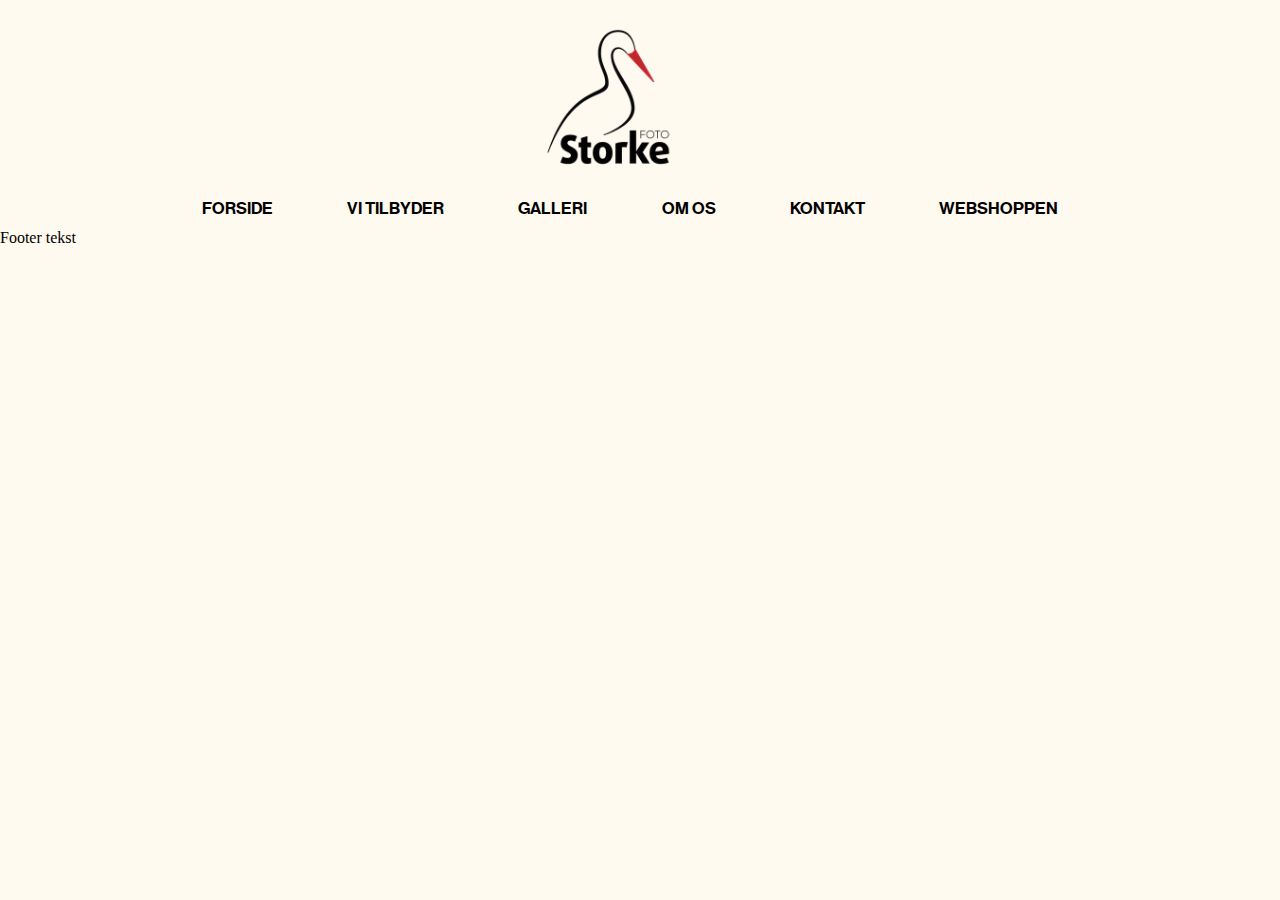
==== bornehave.html @ 1f47d5c3 "JS_burger" ====
<!DOCTYPE html>
<html lang="da">
  <head>
    <meta charset="UTF-8" />
    <meta name="viewport" content="width=device-width, initial-scale=1.0" />
    <link rel="stylesheet" href="css/general.css" />
    <link rel="stylesheet" href="css/bornehave.css" />

    <title>Børnehave-fotograf</title>
  </head>
  <body>
    <!-- Header -->
    <!-- <div class="top"> -->
    <div class="logo">
      <a href="index.html" class="a_logo">
        <img src="img/logo_.webp" alt="logo" class="img_logo" />
      </a>
    </div>
    <header>
      <nav class="menu">
        <ul>
          <li><a href="index.html">FORSIDE</a></li>
          <li>
            <a href="#">VI TILBYDER</a>
            <ul class="dropdown">
              <li><a href="bornehave.html">BØRNEHAVE OG VUGGESTUE FOTOS</a></li>
              <li><a href="skole.html">SKOLEFOTOS</a></li>
              <li><a href="erhverv.html">ERHVERVSFOTOS</a></li>
              <li><a href="familieportrat.html">FAMILIEPORTRÆTTER</a></li>
            </ul>
          </li>
          <li><a href="galleri.html">GALLERI</a></li>
          <li><a href="profil.html">OM OS</a></li>
          <li><a href="kontakt.html">KONTAKT</a></li>
          <li><a href="webshop.html">WEBSHOPPEN</a></li>
        </ul>
        <div class="burger">
          <div class="line"></div>
          <div class="line"></div>
          <div class="line"></div>
        </div>
      </nav>
    </header>

    <main></main>
    <!-- Footer -->
    <footer class="footer">
      <p>Footer tekst</p>
    </footer>
    <script src="js/burger.js"></script>
  </body>
</html>
---- css/general.css ----
* {
  margin: 0px;
  padding: 0px;
  box-sizing: border-box;
}

img {
  width: 100%;
  height: auto;
  display: block;
}

/* html variabler */
html {
  --primary_beige: #fffaef;
  --grøn: #315353;
  --brun: #6f5050;
  --rød: #8d3232;

  --space_xs: ;
  --space_s: ;
  --space_m: ;
  --space_l: ;
  --space_xl: ;
}

/* body og main */
body {
  background-color: var(--primary_beige);
}

main {
  max-width: 1300px;
  margin: 0 auto;
  background-color: var(--primary_beige);
}

/* bold */
@font-face {
  font-family: "neue_haas_grotesk_display75Bd";
  src: url(../fonte/neue/neuehaasdisplay-bold-webfont.woff2) format("woff2"), url(../fonte/neue/neuehaasdisplay-bold-webfont.woff) format("woff");
  font-weight: normal;
  font-style: normal;
}

/* light  */

@font-face {
  font-family: "neue_haas_grotesk_display45Lt";
  src: url(../fonte/neue/neuehaasdisplay-light-webfont.woff2) format("woff2"), url(../fonte/neue/neuehaasdisplay-light-webfont.woff) format("woff");
  font-weight: normal;
  font-style: normal;
}

/* medium */

@font-face {
  font-family: "neue_haas_grotesk_display65Md";
  src: url(../fonte/neue/neuehaasdisplay-mediu-webfont.woff2) format("woff2"), url(../fonte/neue/neuehaasdisplay-mediu-webfont.woff) format("woff");
  font-weight: normal;
  font-style: normal;
}

/* thin */

@font-face {
  font-family: "neue_haas_grotesk_display35Th";
  src: url(../fonte/neue/neuehaasdisplay-thin-webfont.woff2) format("woff2"), url(../fonte/neue/neuehaasdisplay-thin-webfont.woff) format("woff");
  font-weight: normal;
  font-style: normal;
}

/* black */

@font-face {
  font-family: "neue_haas_grotesk_displa95Blk";
  src: url(../fonte/neue/neuehaasdisplay-black-webfont.woff2) format("woff2"), url(../fonte/neue/neuehaasdisplay-black-webfont.woff) format("woff");
  font-weight: normal;
  font-style: normal;
}

/* knapper */
.button {
  background-color: transparent;
  display: flex;
  width: fit-content;
  padding: 7px 9px 7px 9px;
  border-radius: 25px;
  border: 1px solid var(--grøn);
  align-items: center;
  margin: 0 auto;
  margin-bottom: 3rem;
  font-family: "neue_haas_grotesk_display45Lt";
  font-size: 16px;
}

.button a {
  display: flex;
  text-decoration: none;
  align-items: center;
  color: var(--grøn);
  margin: 0 auto;
}

/* Burger menu */
.menu {
  display: none;
}
.burger {
  display: block;
  margin: 1em;
}
.burger.active .line:nth-child(1) {
  transform: rotate(45deg) translate(5px, 5px);
  transition: 0.2s linear;
}

.burger.active .line:nth-child(2) {
  opacity: 0;
  transition: 0.15s linear;
}

.burger.active .line:nth-child(3) {
  transform: rotate(-45deg) translate(5px, -5px);
  transition: 0.2s linear;
}

nav.active .menu {
  display: block;
  background-color: var(--primary_beige);
  position: absolute;
  top: 94px;
  left: 0;
  width: 100%;
  z-index: 1;
}

nav.active .menu li {
  margin: 5px 20px;
}

nav.active .menu a {
  font-size: 18px;
  color: var(--grøn);
}

@media (min-width: 800px) {
  /* header og nav */

  header {
    display: flex;
    max-width: 1000px;
    margin: 0 auto;
    position: sticky;
    top: 0;
    z-index: 10;
    align-items: center;
    justify-content: space-evenly;
    background-color: var(--primary_beige);
    border-radius: 35px;
  }

  .menu {
    display: flex;
    list-style: none;
    font-size: 17px;
    margin: 0;
    padding: 0;
  }

  .menu a {
    display: block;
    padding: 10px 25px;
    color: rgb(0, 0, 0);
    font-family: "neue_haas_grotesk_display65Md";
    text-decoration: none;
    transition: color 0.3s;
    text-align: center;
  }

  .menu a:hover {
    transform: scale(1.03);
  }

  ul {
    list-style: none;
    background-color: var(--primary_beige);
  }
  ul li {
    display: inline-block;
    position: relative;
    margin-right: 20px;
  }

  ul li a {
    display: block;
    color: black;
    text-decoration: none;
    text-align: start;
    font-size: 17px;
  }

  ul li ul.dropdown li {
    display: block;
  }

  ul li ul.dropdown li a {
    font-size: 14px;
    text-align: start;
  }

  ul li ul.dropdown {
    width: 200px;
    background-color: #fcf5e6;
    position: absolute;
    z-index: 999;
    display: none;
    padding: 0;
    margin: 0;
  }

  ul li:hover ul.dropdown {
    display: block;
  }

  .burger {
    width: 30px;
    height: 20px;
    cursor: pointer;
  }
  .burger .line {
    width: 100%;
    height: 2px;
    background-color: #333333;
    margin-bottom: 5px;
    transition: 0.2s linear;
  }

  .burger {
    display: none;
  }

  .logo {
    display: flex;
    justify-content: center;
    align-items: center;
    padding: 10px 0;
    margin-top: 1rem;
  }

  .img_logo {
    width: 250px;
    height: auto;
  }
}
---- css/bornehave.css ----
* {
  margin: 0px;
  padding: 0px;
  box-sizing: border-box;
}

img {
  width: 100%;
  height: auto;
  display: block;
}

html {
  --primary_beige: #fffaef;
  --grøn: #315353;
  --brun: #6f5050;
  --rød: #8d3232;

  --space_xs: ;
  --space_s: ;
  --space_m: ;
  --space_l: ;
  --space_xl: ;
}
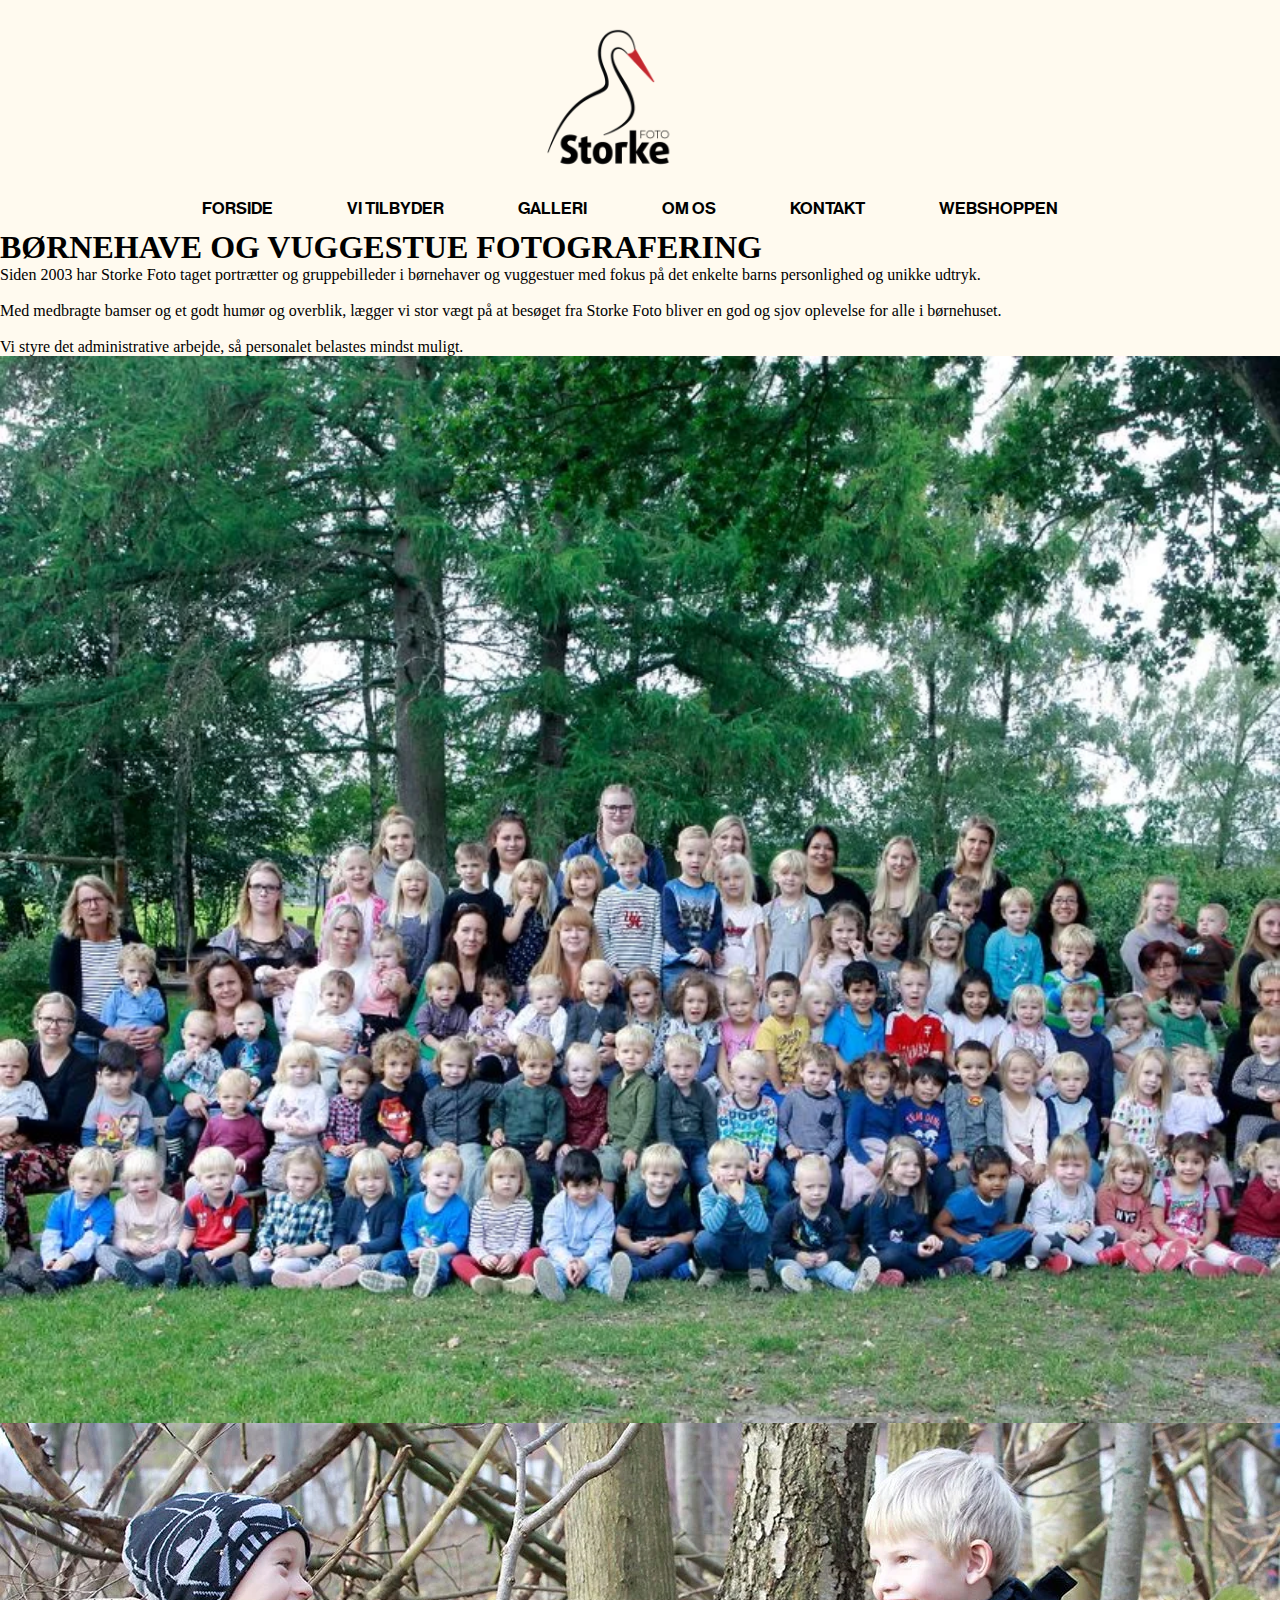
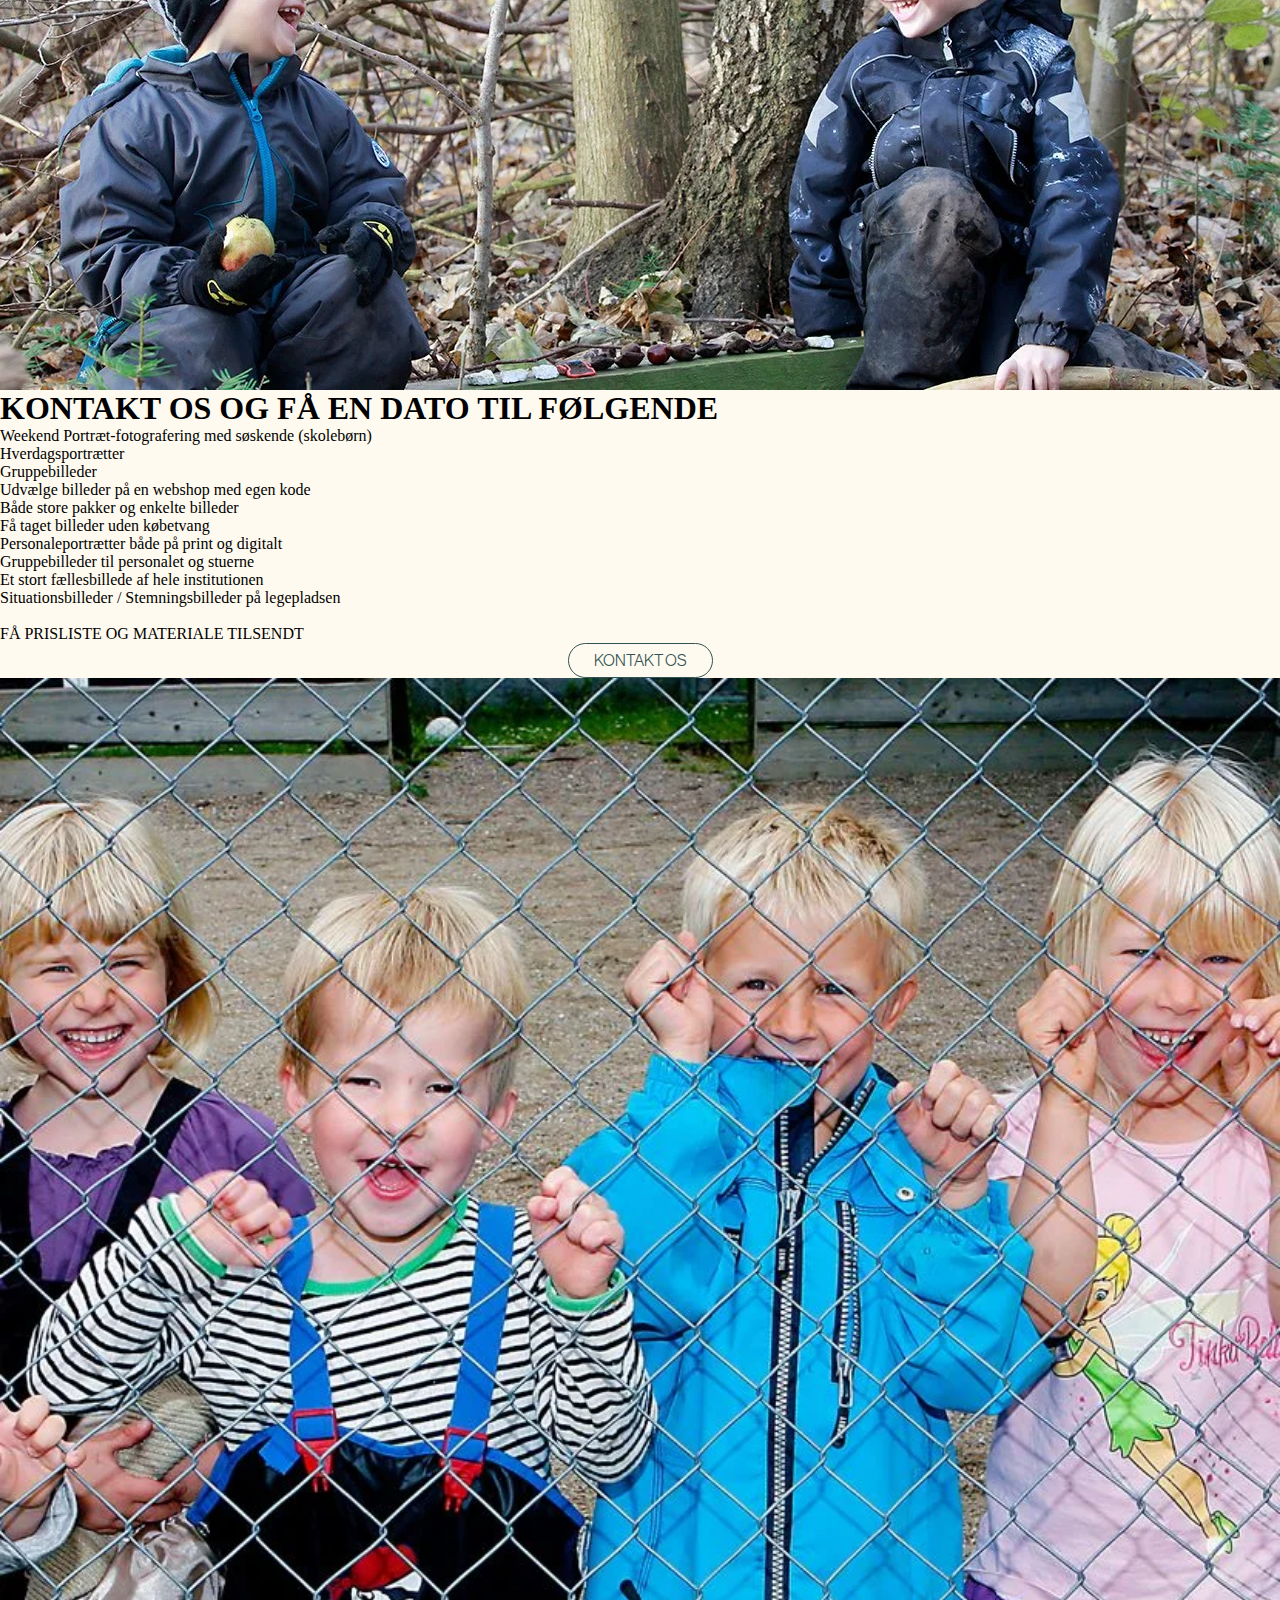
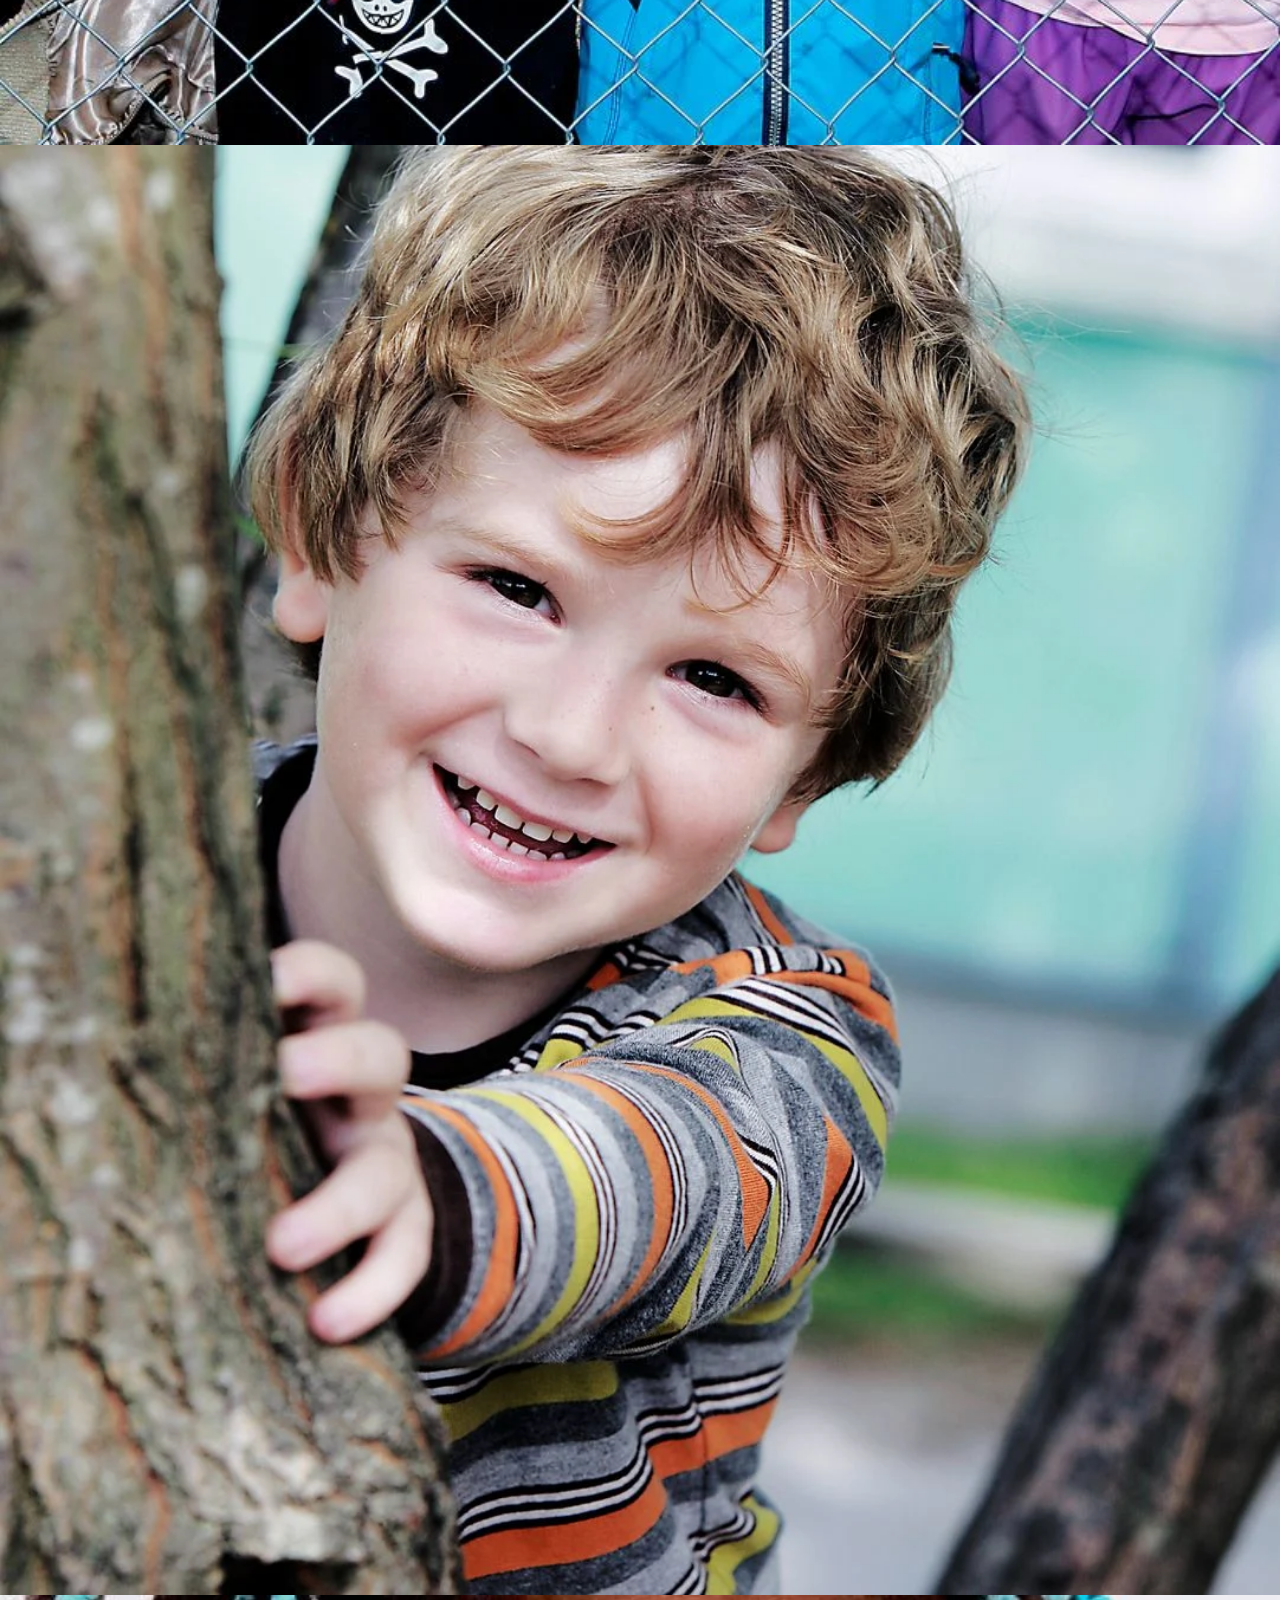
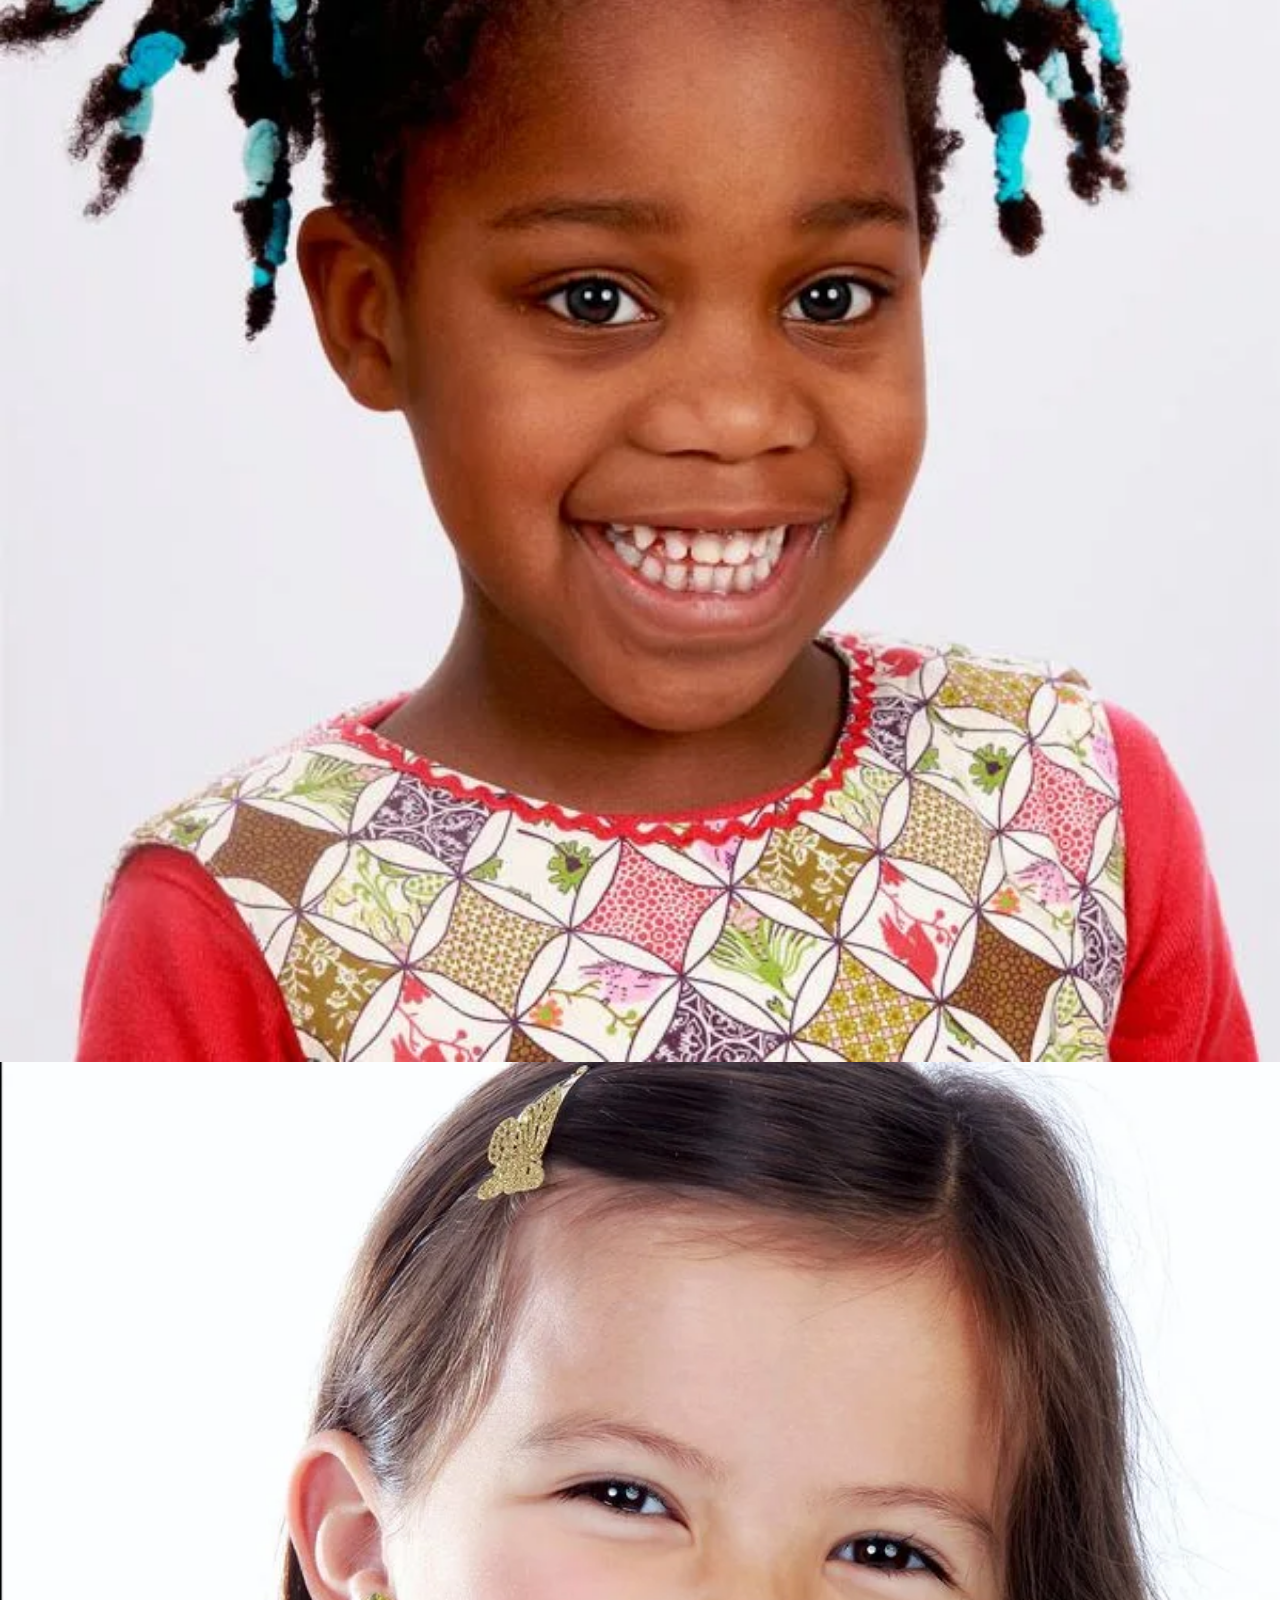
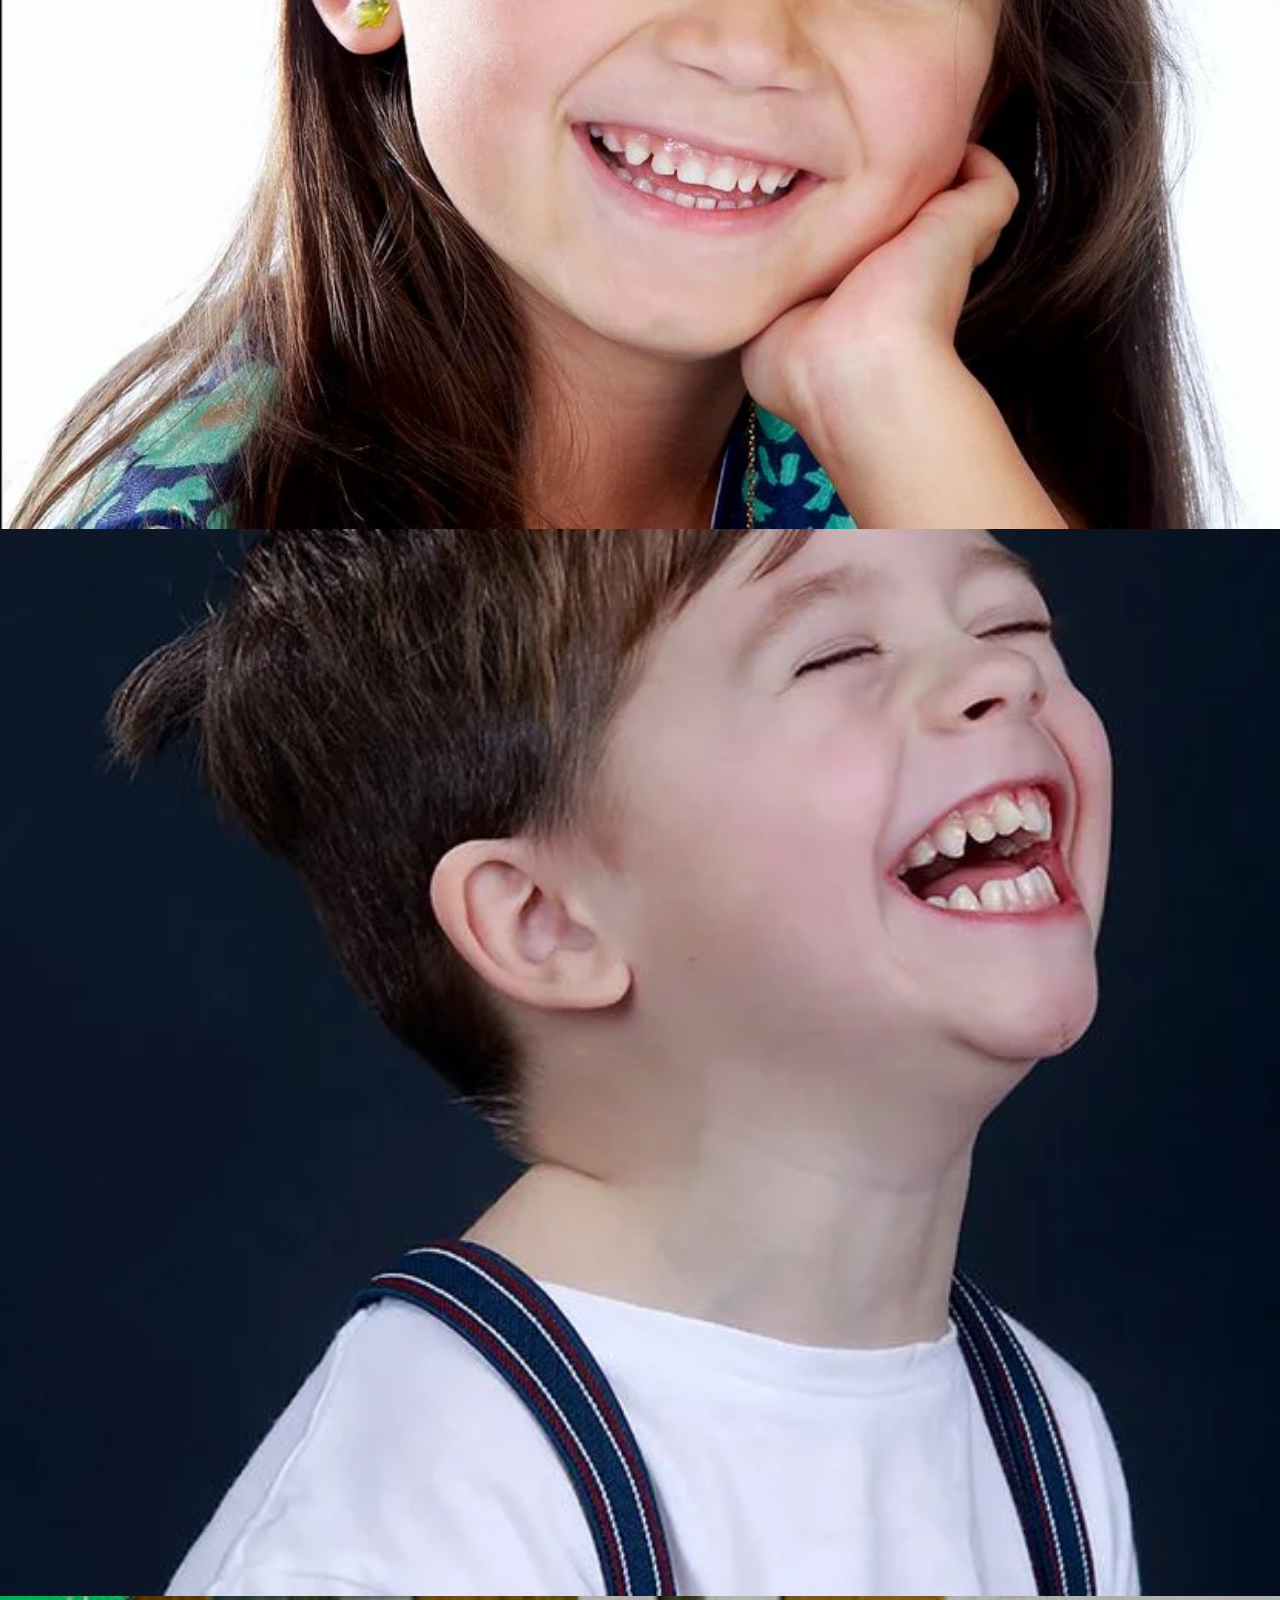
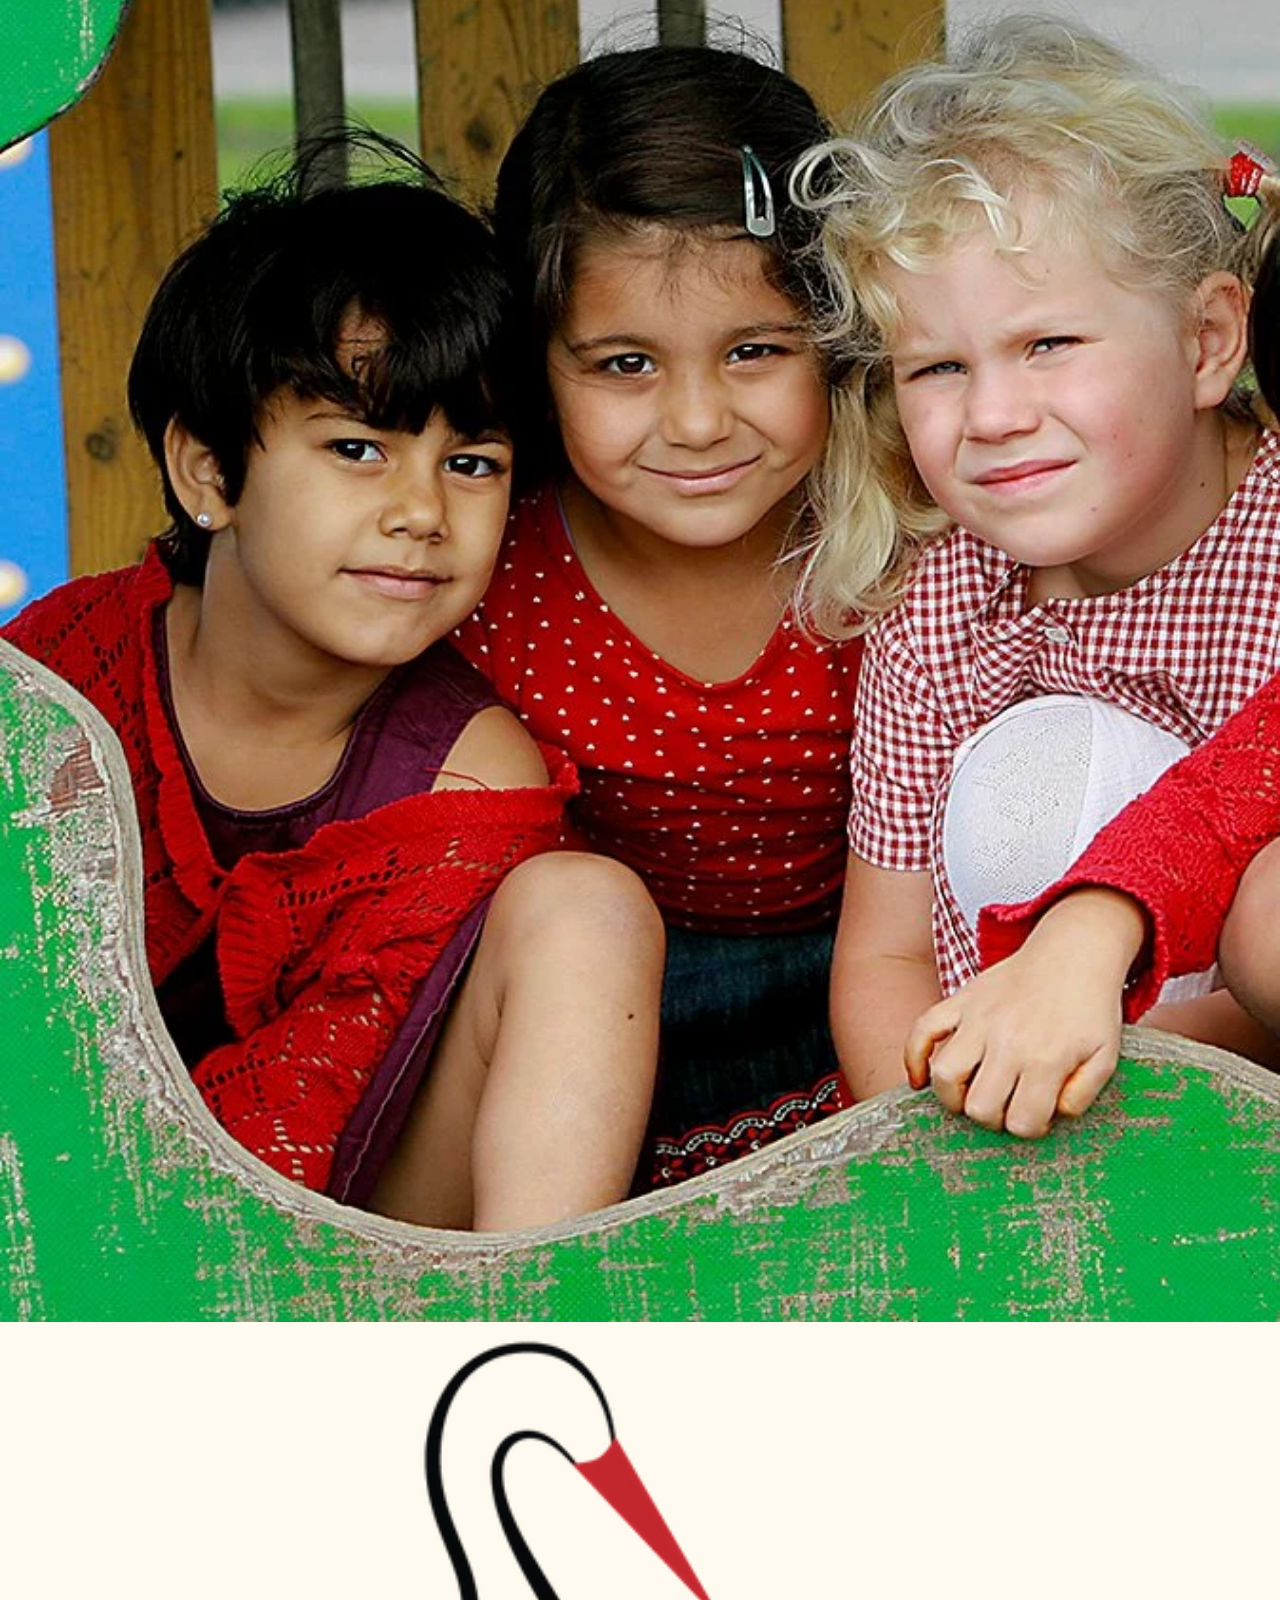
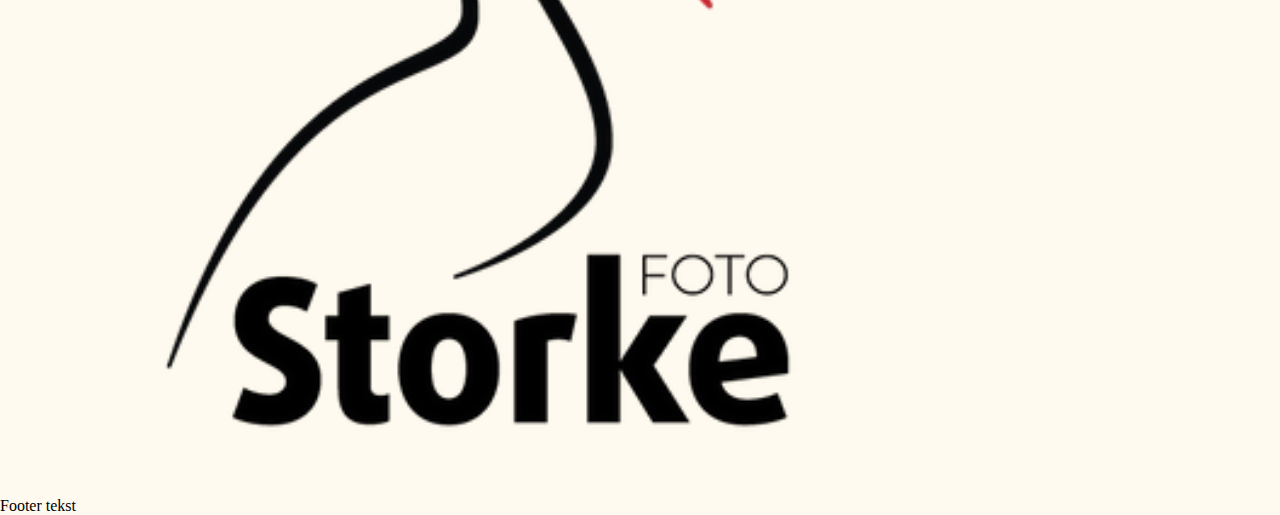
==== commit 3d159bd9: "børnehave_side" ====
--- a/bornehave.html
+++ b/bornehave.html
@@ -42,7 +42,60 @@
       </nav>
     </header>
 
-    <main></main>
+    <main>
+      <div class="grid_1-1">
+        <div class="div_BVF">
+          <h1>BØRNEHAVE OG VUGGESTUE FOTOGRAFERING</h1>
+          <p>
+            Siden 2003 har Storke Foto taget portrætter og gruppebilleder i børnehaver og vuggestuer med fokus på det enkelte barns personlighed og unikke udtryk. <br /><br />
+
+            Med medbragte bamser og et godt humør og overblik, lægger vi stor vægt på at besøget fra Storke Foto bliver en god og sjov oplevelse for alle i børnehuset.<br /><br />
+
+            Vi styre det administrative arbejde, så personalet belastes mindst muligt.
+          </p>
+        </div>
+        <div>
+          <img src="img/bornehave/klassebillede.webp" alt="" class="img_bornehave" />
+        </div>
+      </div>
+
+      <div class="grid_1-1-2">
+        <div><img src="img/bornehave/2_drenge.webp" alt="" / class="img_2-drenge"></div>
+        <div>
+          <h1 class="h1_2">KONTAKT OS OG FÅ EN DATO TIL FØLGENDE</h1>
+          <p class="p_2">
+            Weekend Portræt-fotografering med søskende (skolebørn)<br />
+            Hverdagsportrætter <br />
+            Gruppebilleder<br />
+            Udvælge billeder på en webshop med egen kode<br />
+            Både store pakker og enkelte billeder<br />
+            Få taget billeder uden købetvang<br />
+            Personaleportrætter både på print og digitalt<br />
+            Gruppebilleder til personalet og stuerne<br />
+            Et stort fællesbillede af hele institutionen<br />
+            Situationsbilleder / Stemningsbilleder på legepladsen
+          </p>
+          <div class="grid_1-1-cta">
+            <div>
+              <p class="p_cta"><br />FÅ PRISLISTE OG MATERIALE TILSENDT</p>
+            </div>
+            <div class="button">
+              <a href="kontakt.html">KONTAKT OS</a>
+            </div>
+          </div>
+        </div>
+      </div>
+      <div class="grid_1_1_1">
+        <img src="img/bornehave/4_born.webp" alt="" />
+        <img src="img/bornehave/dreng.webp" alt="" />
+        <img src="img/bornehave/pige_1.webp" alt="" />
+        <img src="img/bornehave/pige_2.webp" alt="" />
+        <img src="img/bornehave/dreng_griner.webp" alt="" />
+        <img src="img/bornehave/3_piger.webp" alt="" />
+      </div>
+
+      <img src="img/logo_.webp" alt="" class="img__logo" />
+    </main>
     <!-- Footer -->
     <footer class="footer">
       <p>Footer tekst</p>
--- a/css/general.css
+++ b/css/general.css
@@ -84,12 +84,11 @@
   background-color: transparent;
   display: flex;
   width: fit-content;
-  padding: 7px 9px 7px 9px;
-  border-radius: 25px;
+  padding: 7px 25px 7px 25px;
+  border-radius: 35px;
   border: 1px solid var(--grøn);
   align-items: center;
   margin: 0 auto;
-  margin-bottom: 3rem;
   font-family: "neue_haas_grotesk_display45Lt";
   font-size: 16px;
 }
@@ -106,10 +105,12 @@
 .menu {
   display: none;
 }
+
 .burger {
   display: block;
   margin: 1em;
 }
+
 .burger.active .line:nth-child(1) {
   transform: rotate(45deg) translate(5px, 5px);
   transition: 0.2s linear;
@@ -127,7 +128,7 @@
 
 nav.active .menu {
   display: block;
-  background-color: var(--primary_beige);
+  background-color: rgb(255, 69, 49);
   position: absolute;
   top: 94px;
   left: 0;
@@ -141,10 +142,23 @@
 
 nav.active .menu a {
   font-size: 18px;
-  color: var(--grøn);
-}
-
-@media (min-width: 800px) {
+  color: rgb(248, 242, 234);
+}
+
+.logo {
+  display: block;
+  justify-content: center;
+  align-items: center;
+  padding: 10px 0;
+  margin-top: 1rem;
+}
+
+.img_logo {
+  width: 120px;
+  height: auto;
+}
+
+@media (min-width: 920px) {
   /* header og nav */
 
   header {
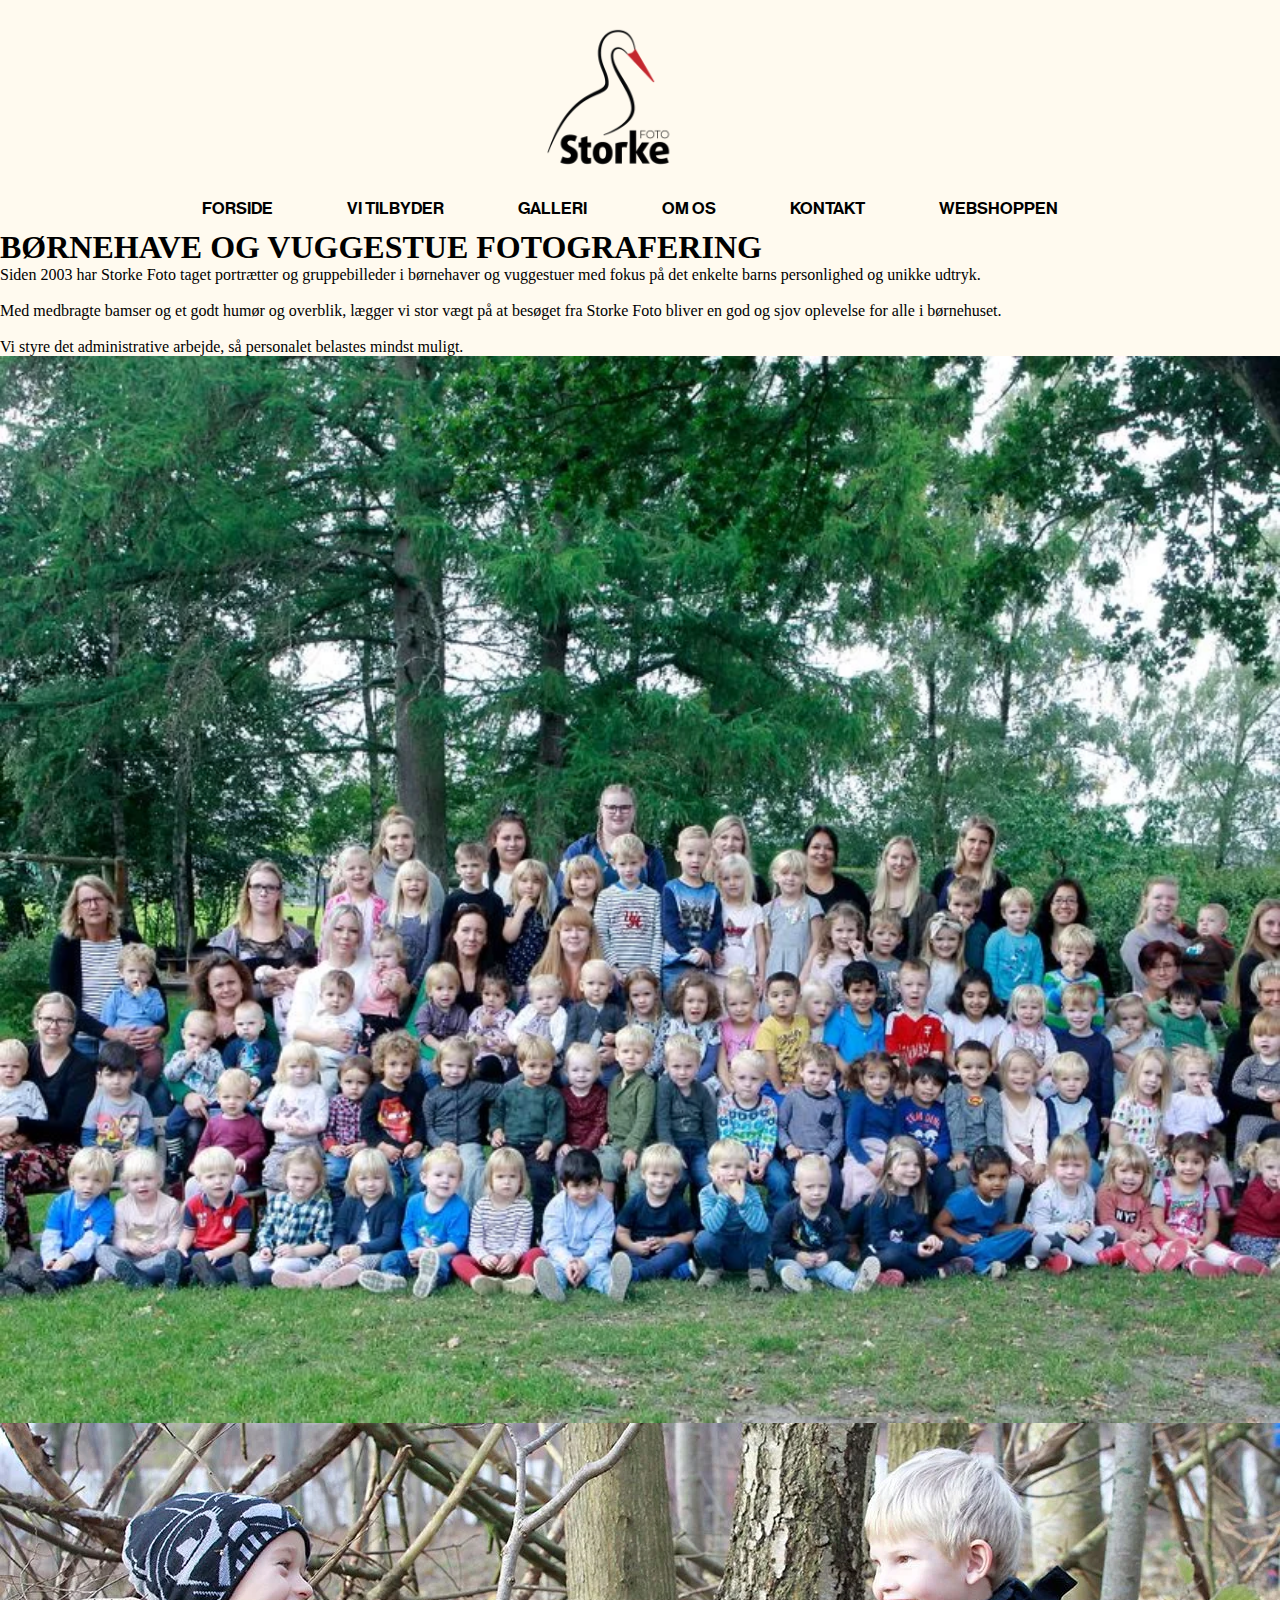
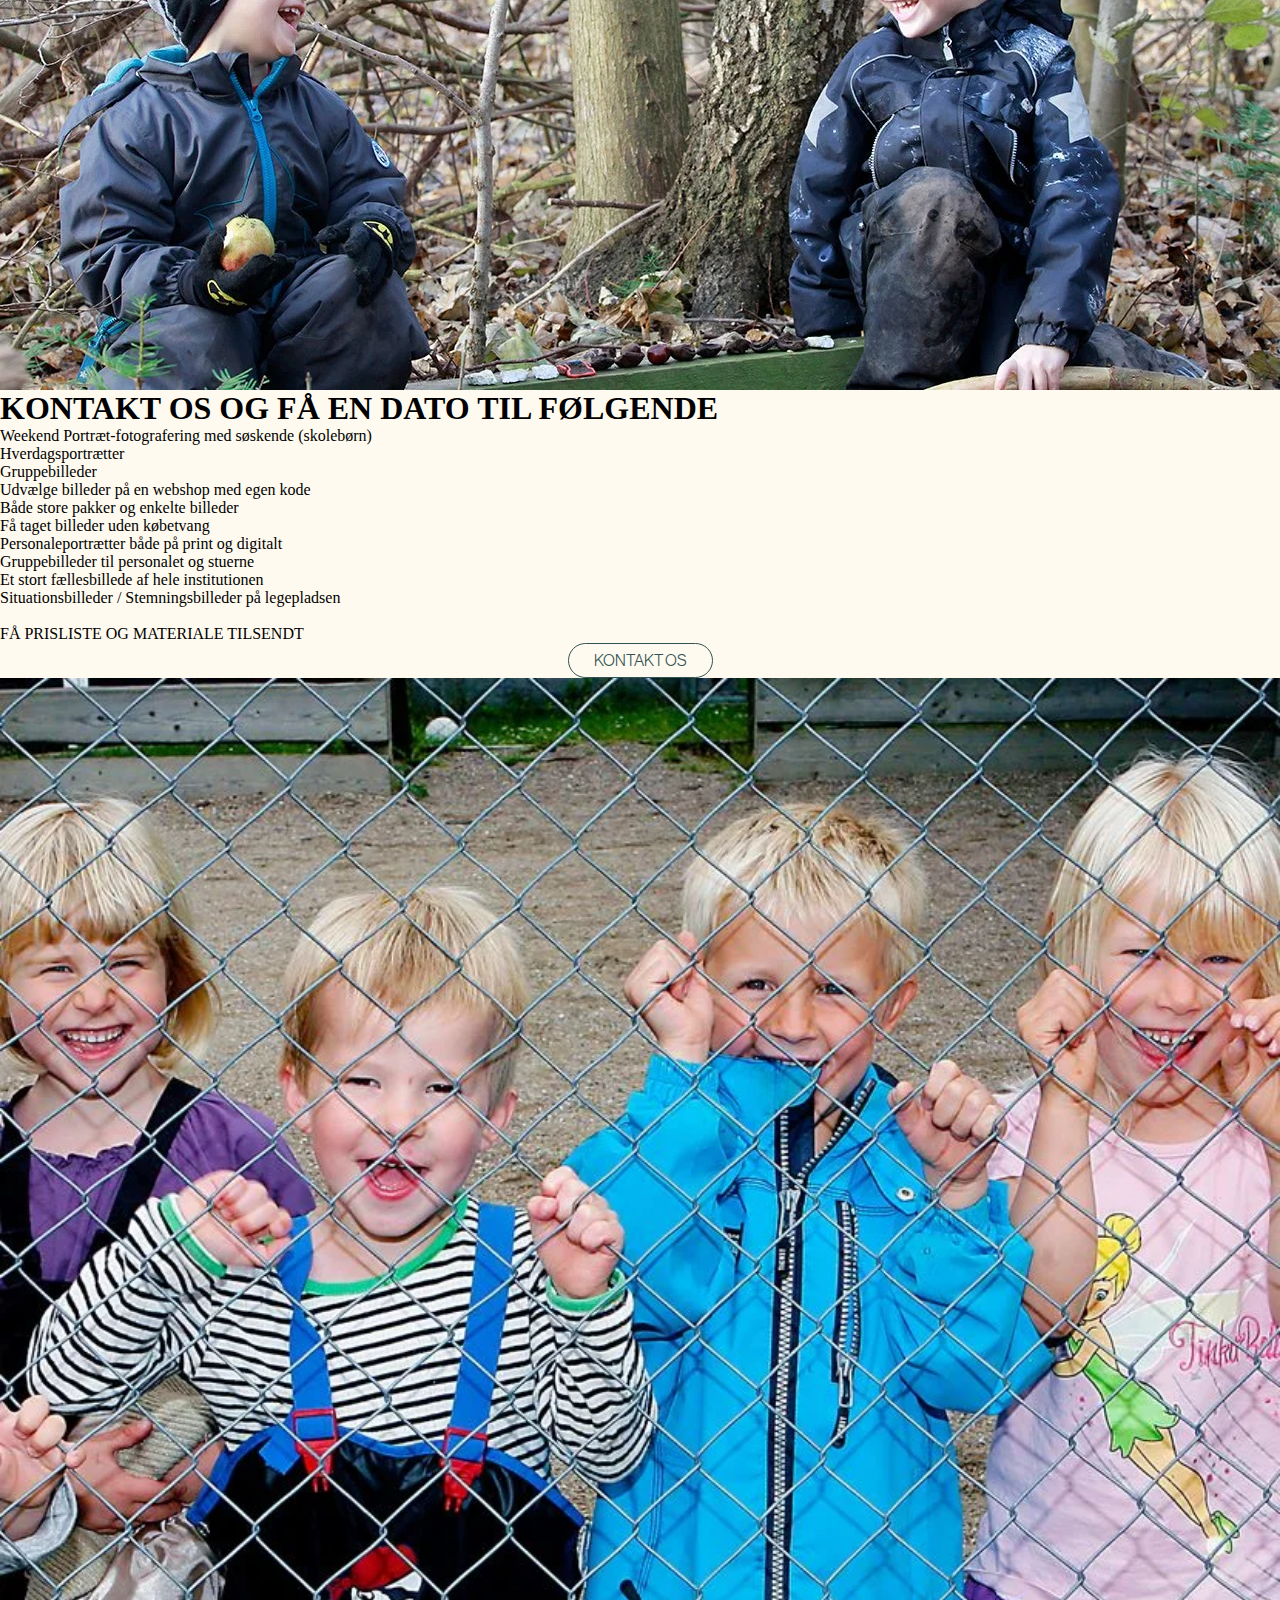
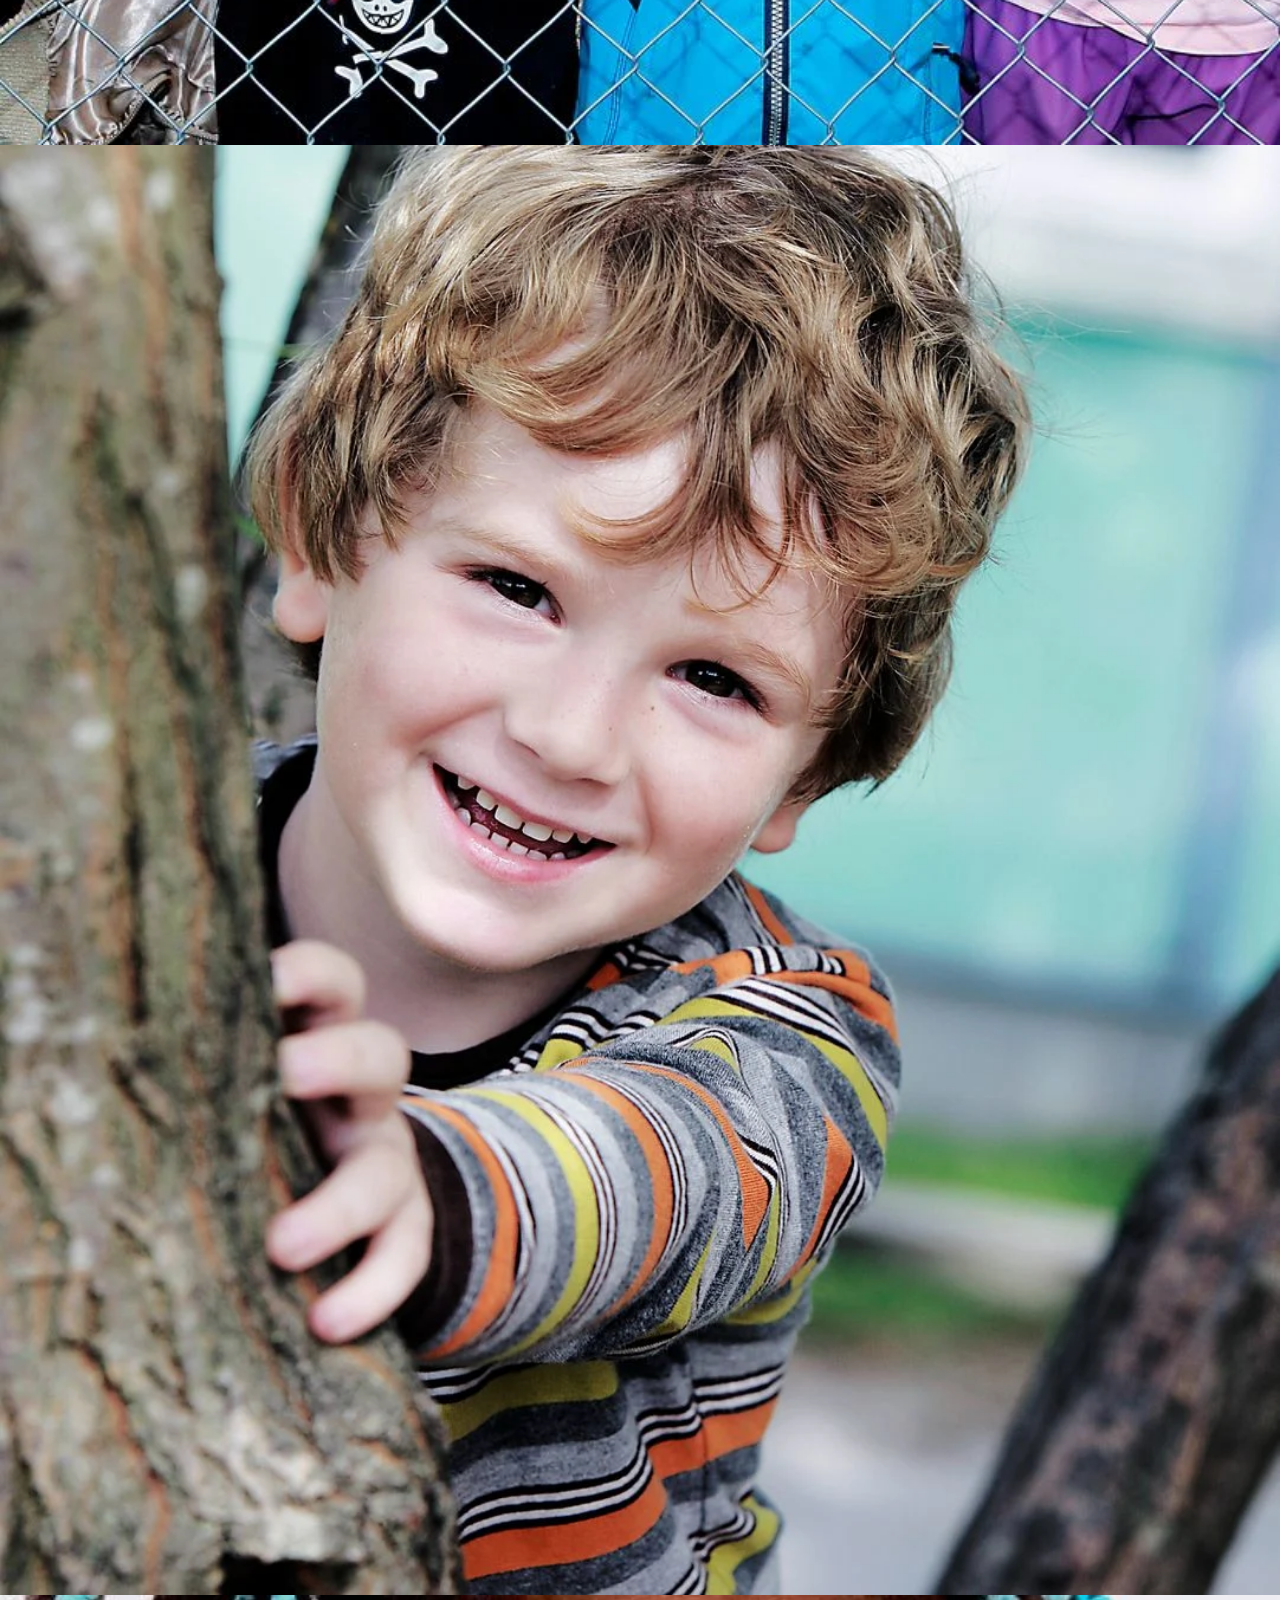
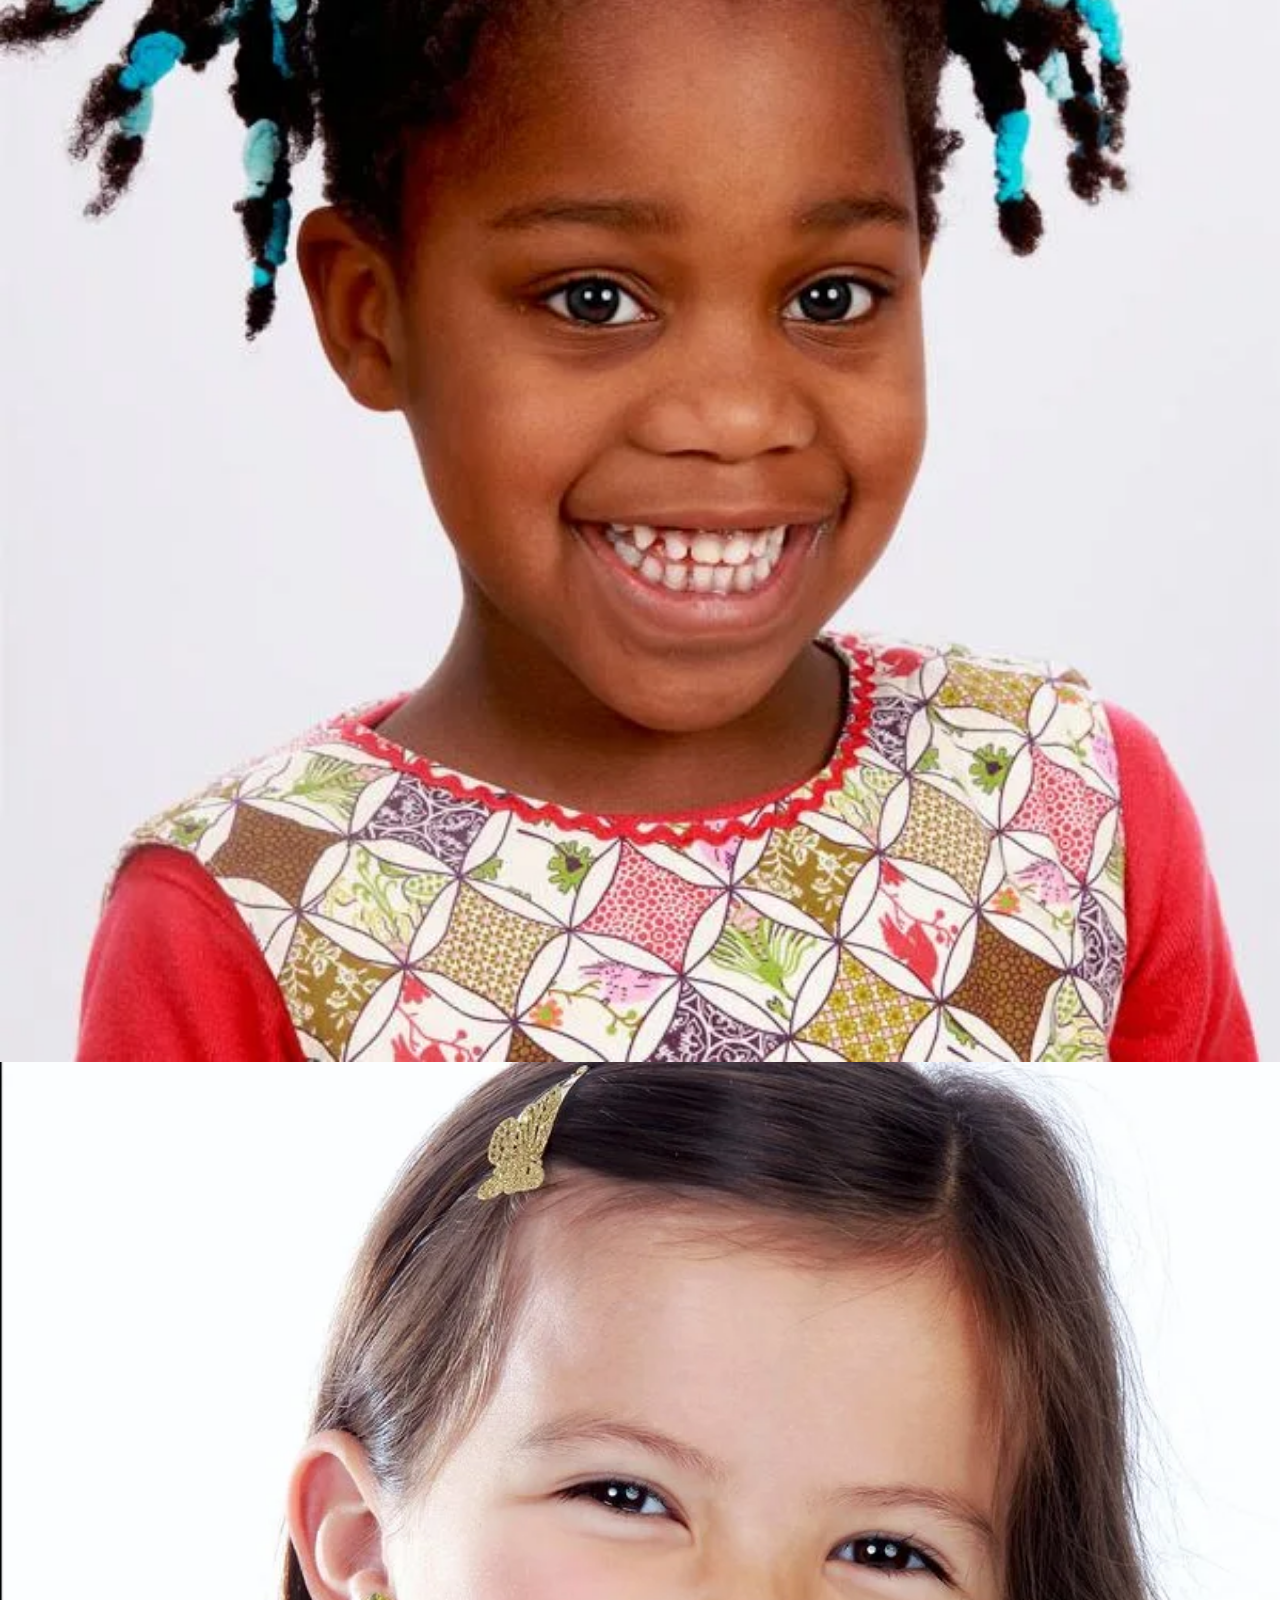
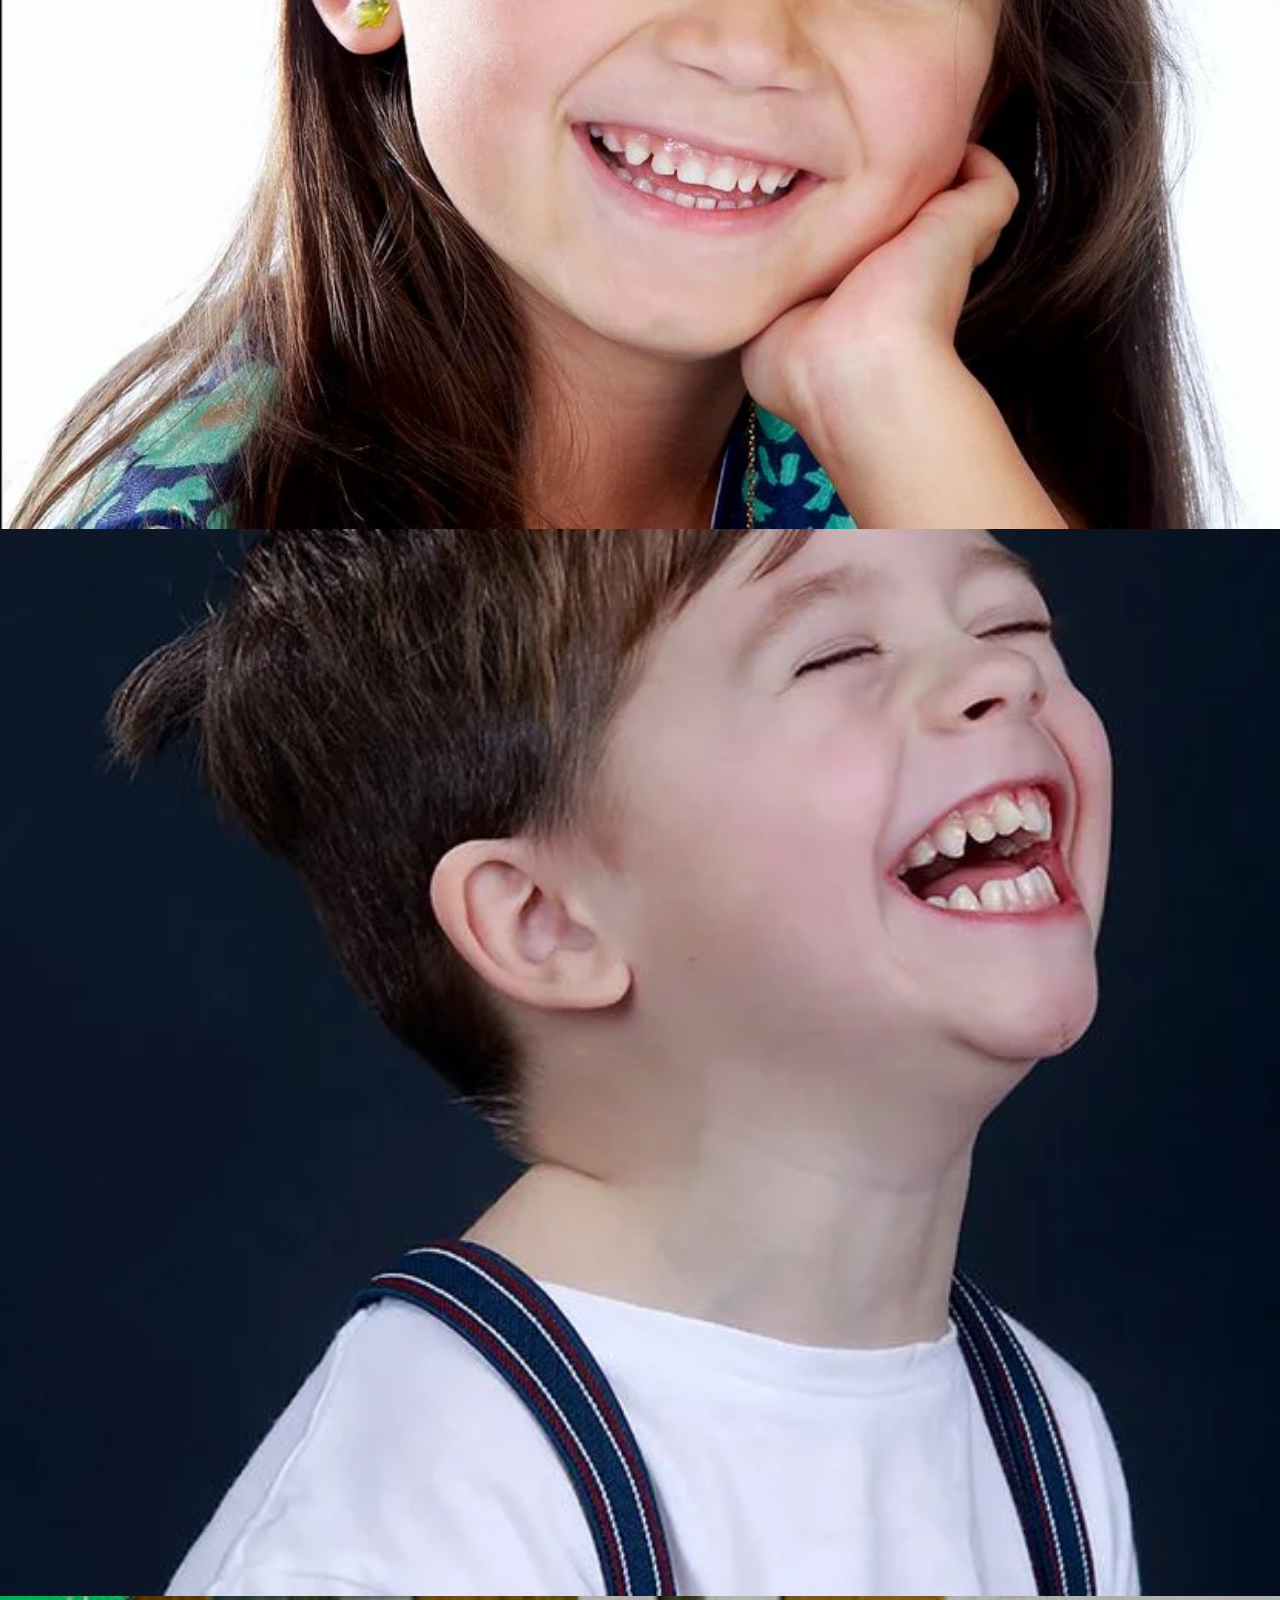
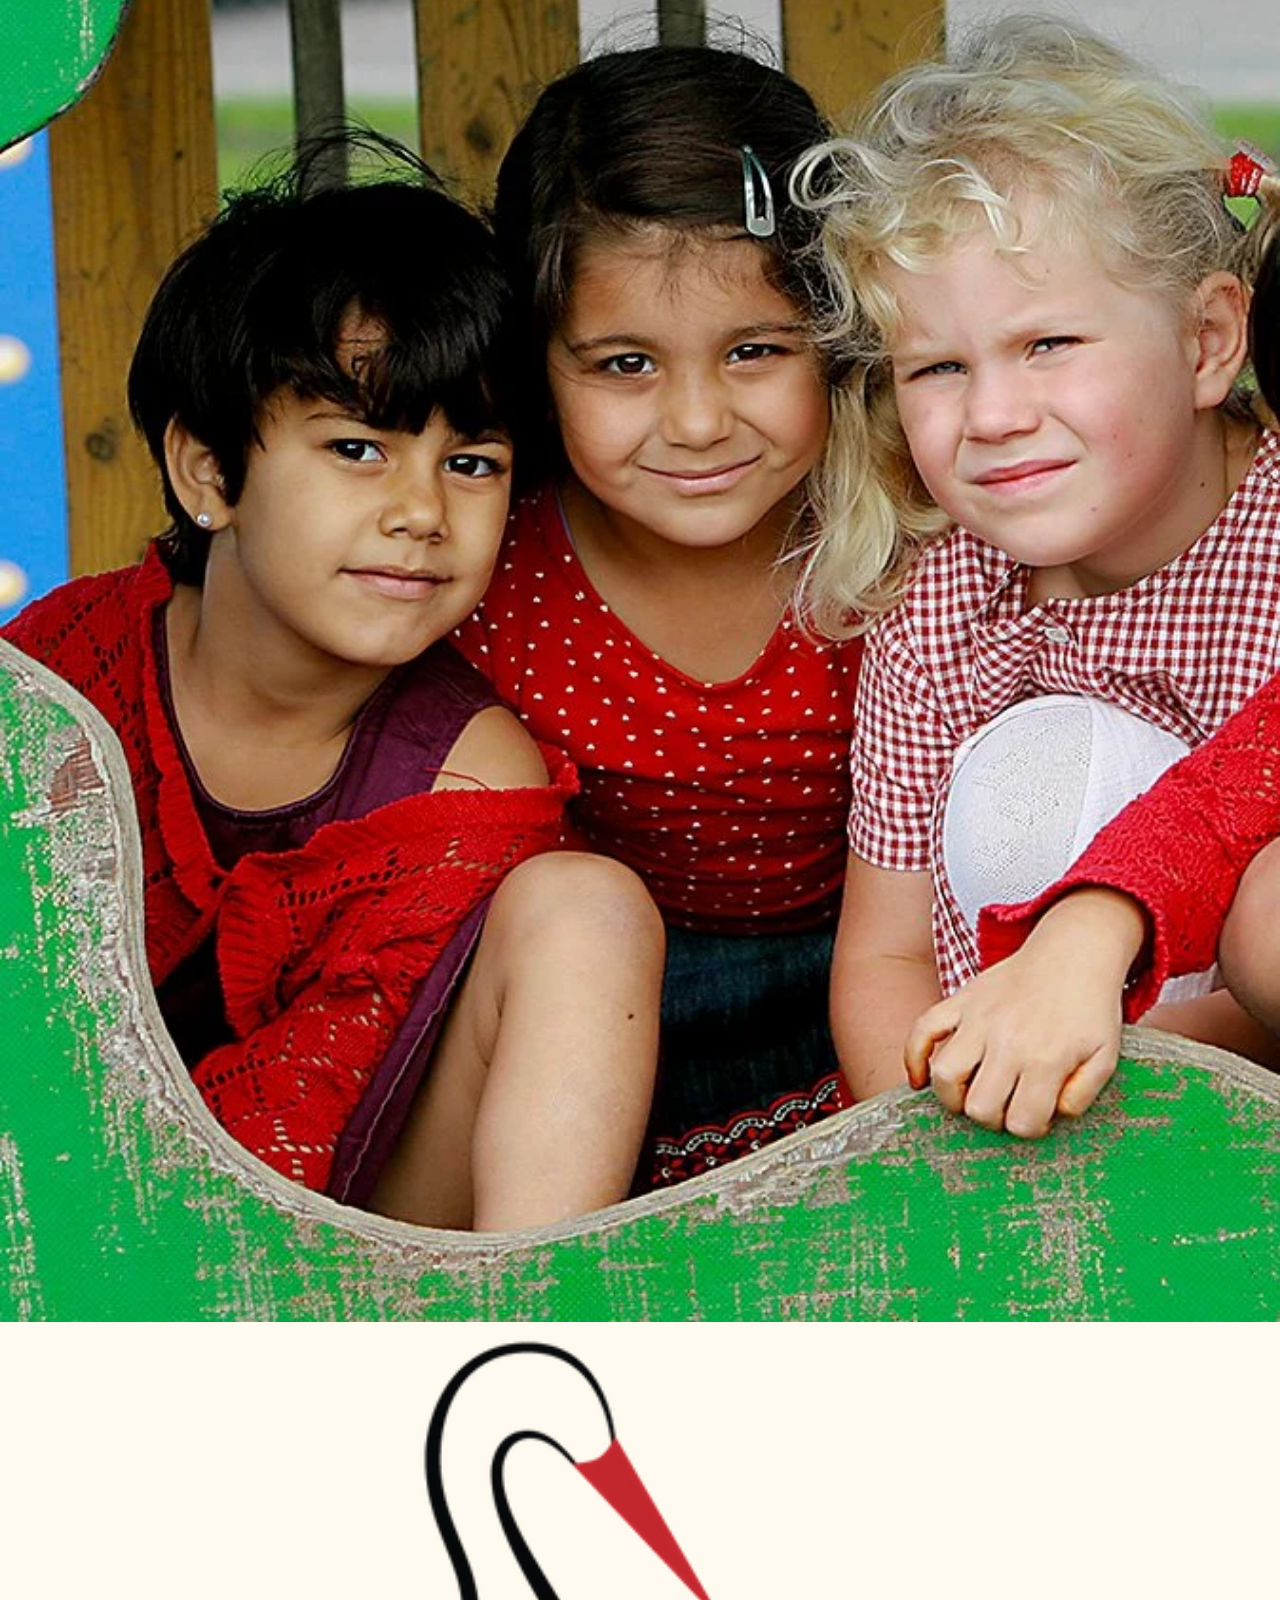
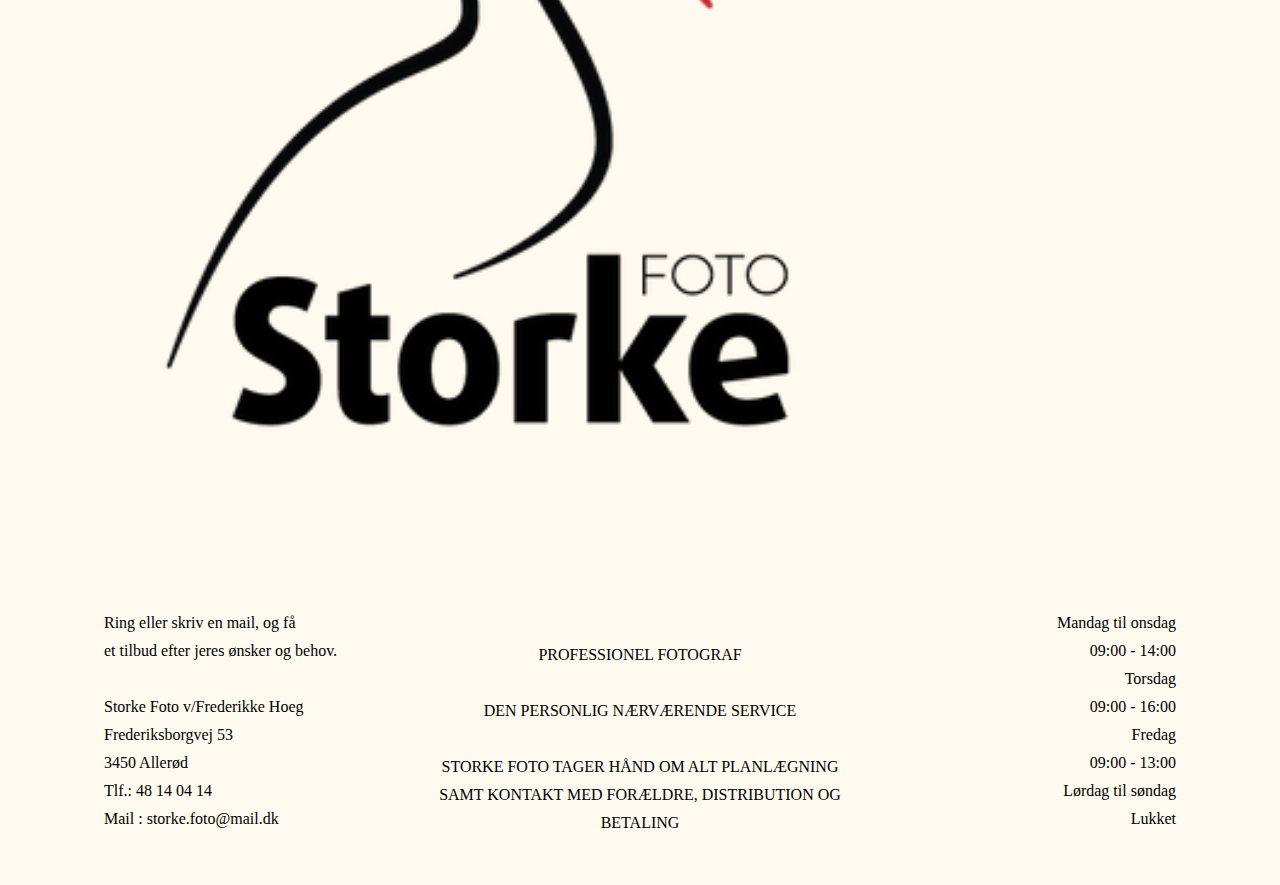
==== commit c83481f3: "footer" ====
--- a/bornehave.html
+++ b/bornehave.html
@@ -6,7 +6,11 @@
     <link rel="stylesheet" href="css/general.css" />
     <link rel="stylesheet" href="css/bornehave.css" />
 
-    <title>Børnehave-fotograf</title>
+    <title>Børnehavefotograf</title>
+
+    <link rel="apple-touch-icon" sizes="180x180" href="/apple-touch-icon.png" />
+    <link rel="icon" type="image/png" sizes="32x32" href="favicon_io/favicon-32x32.png" />
+    <link rel="icon" type="image/png" sizes="16x16" href="favicon_io/favicon-16x16.png" />
   </head>
   <body>
     <!-- Header -->
@@ -60,7 +64,7 @@
       </div>
 
       <div class="grid_1-1-2">
-        <div><img src="img/bornehave/2_drenge.webp" alt="" / class="img_2-drenge"></div>
+        <div><img src="img/bornehave/2_drenge.webp" alt="" class="img_2-drenge" /></div>
         <div>
           <h1 class="h1_2">KONTAKT OS OG FÅ EN DATO TIL FØLGENDE</h1>
           <p class="p_2">
@@ -97,8 +101,48 @@
       <img src="img/logo_.webp" alt="" class="img__logo" />
     </main>
     <!-- Footer -->
-    <footer class="footer">
-      <p>Footer tekst</p>
+    <footer>
+      <div class="grid_1-1-1_foot">
+        <div>
+          <p class="p_foot-1">
+            Ring eller skriv en mail, og få <br />
+            et tilbud efter jeres ønsker og behov. <br /><br />
+
+            Storke Foto v/Frederikke Hoeg <br />
+
+            Frederiksborgvej 53 <br />
+
+            3450 Allerød <br />
+
+            Tlf.: 48 14 04 14 <br />
+
+            Mail : storke.foto@mail.dk <br />
+          </p>
+        </div>
+        <div>
+          <p class="p_foot-2">
+            PROFESSIONEL FOTOGRAF <br />
+            <br />
+
+            DEN PERSONLIG NÆRVÆRENDE SERVICE<br /><br />
+
+            STORKE FOTO TAGER HÅND OM ALT PLANLÆGNING <br />
+            SAMT KONTAKT MED FORÆLDRE, DISTRIBUTION OG BETALING
+          </p>
+        </div>
+        <div>
+          <p class="p_foot-3">
+            Mandag til onsdag <br />
+            09:00 - 14:00 <br />
+            Torsdag <br />
+            09:00 - 16:00 <br />
+            Fredag <br />
+            09:00 - 13:00 <br />
+            Lørdag til søndag <br />
+            Lukket
+          </p>
+        </div>
+      </div>
     </footer>
     <script src="js/burger.js"></script>
   </body>
--- a/css/general.css
+++ b/css/general.css
@@ -93,6 +93,10 @@
   font-size: 16px;
 }
 
+.button:hover {
+  font-family: "neue_haas_grotesk_display65Md";
+}
+
 .button a {
   display: flex;
   text-decoration: none;
@@ -156,6 +160,36 @@
 .img_logo {
   width: 120px;
   height: auto;
+}
+
+.grid_1-1-1_foot {
+  display: grid;
+  grid-template-columns: 1fr 1fr 1fr;
+  gap: 10px;
+  margin-top: 2rem;
+  margin-bottom: 3rem;
+}
+
+.p_foot-1 {
+  color: black;
+  line-height: 18px;
+  font-size: 10px;
+}
+
+.p_foot-2 {
+  color: black;
+  line-height: 18px;
+  text-align: center;
+  font-size: 8px;
+}
+
+.p_foot-3 {
+  color: black;
+  text-align: end;
+  line-height: 20px;
+  font-size: 10px;
+  display: grid;
+  margin-right: 1.5rem;
 }
 
 @media (min-width: 920px) {
@@ -266,4 +300,36 @@
     width: 250px;
     height: auto;
   }
-}
+
+  .grid_1-1-1_foot {
+    display: grid;
+    grid-template-columns: 1fr 1fr 1fr;
+    gap: 10px;
+    margin-top: 7rem;
+    margin-bottom: 3rem;
+  }
+
+  .p_foot-1 {
+    color: black;
+    margin-left: 6.5rem;
+    line-height: 28px;
+    font-size: 16px;
+  }
+
+  .p_foot-2 {
+    display: block;
+    color: black;
+    text-align: center;
+    margin-top: 2rem;
+    line-height: 28px;
+    font-size: 16px;
+  }
+
+  .p_foot-3 {
+    color: black;
+    text-align: end;
+    margin-right: 6.5rem;
+    line-height: 28px;
+    font-size: 16px;
+  }
+}
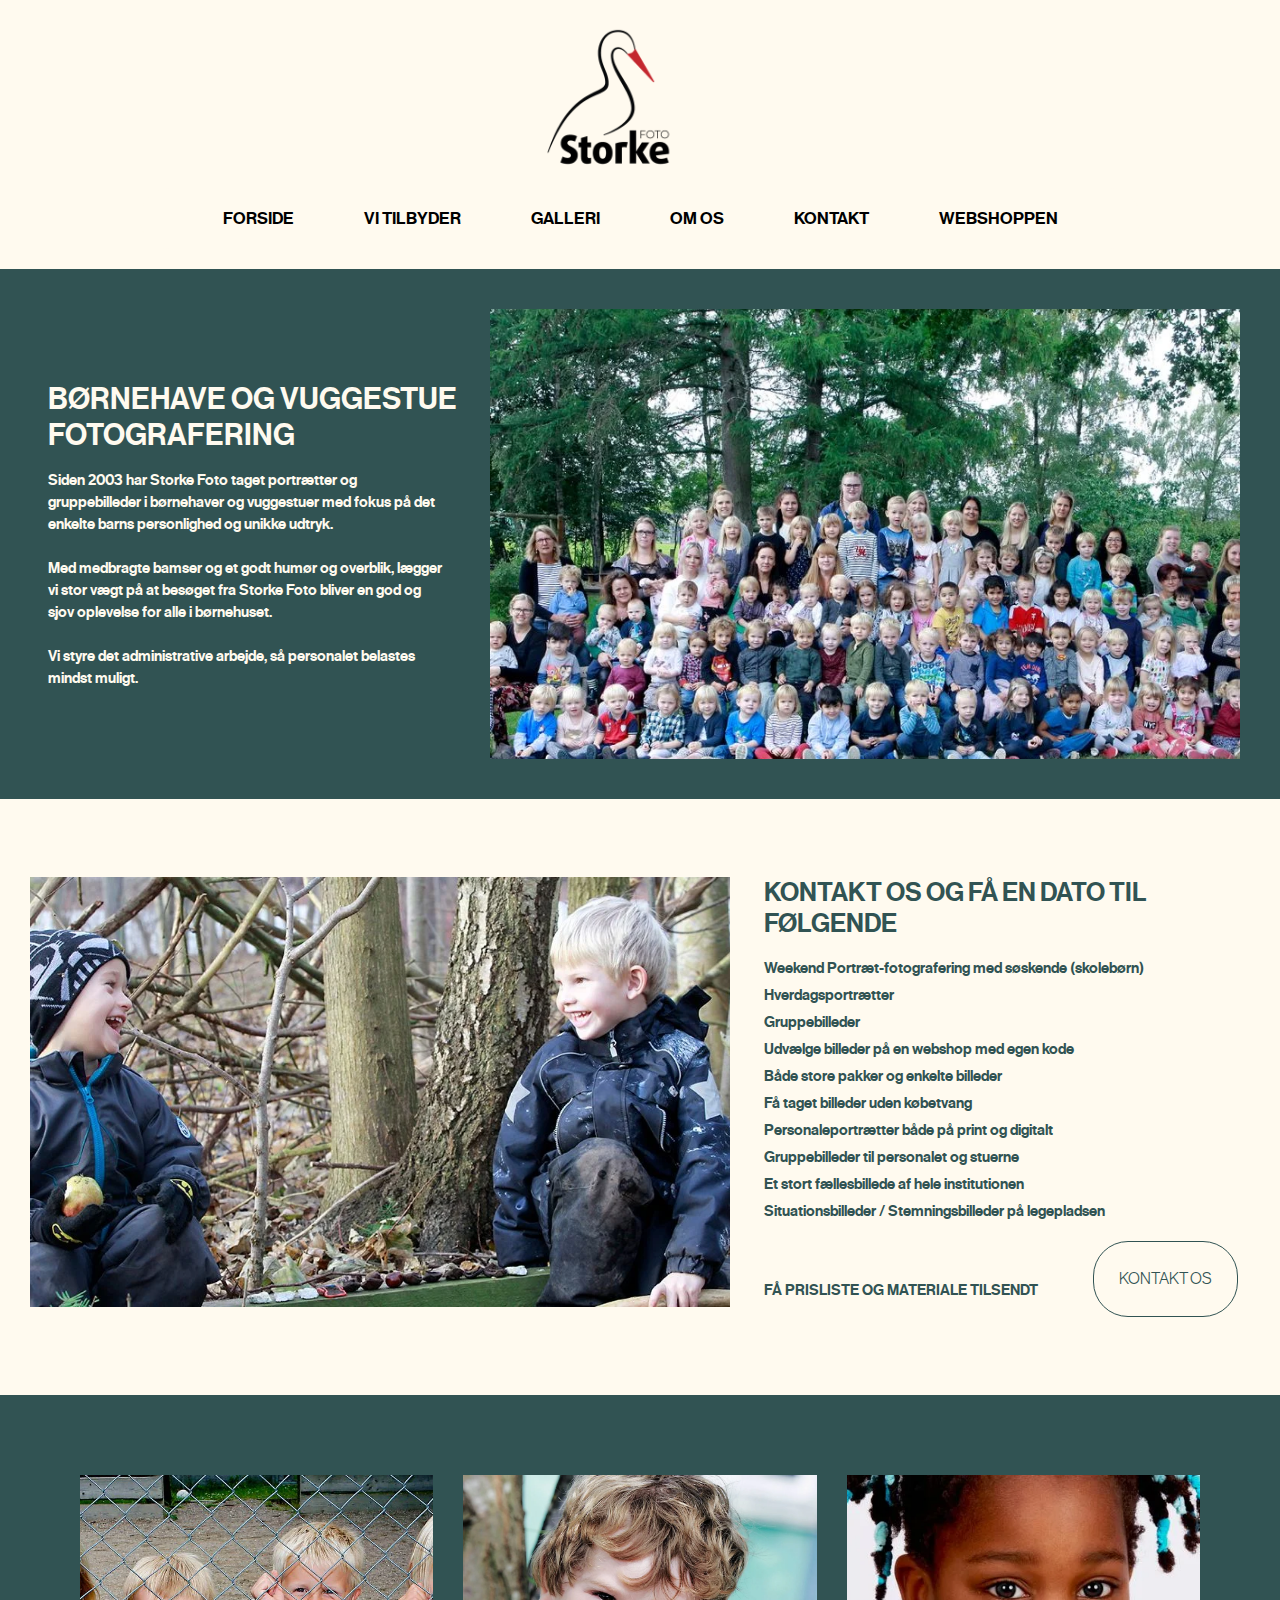
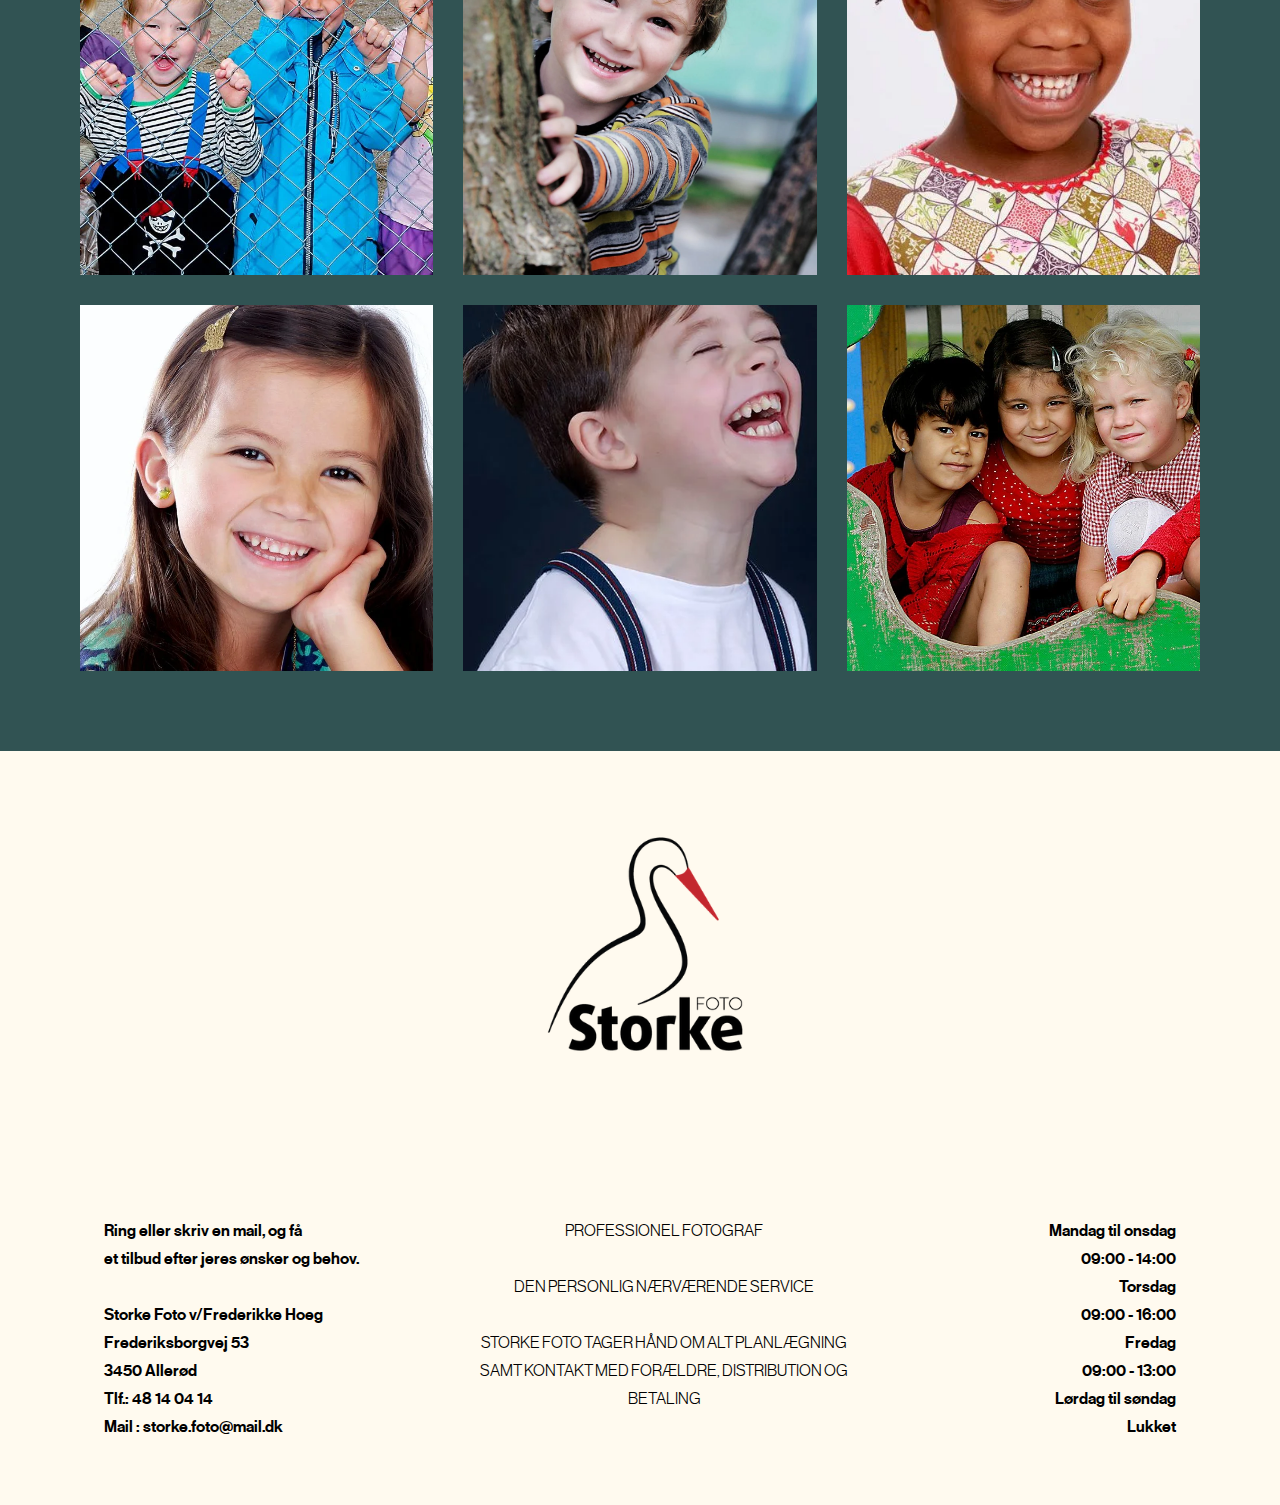
==== commit ec160d97: "Menu" ====
--- a/bornehave.html
+++ b/bornehave.html
@@ -5,6 +5,7 @@
     <meta name="viewport" content="width=device-width, initial-scale=1.0" />
     <link rel="stylesheet" href="css/general.css" />
     <link rel="stylesheet" href="css/bornehave.css" />
+    <link rel="stylesheet" href="css/menu_test.css" />
 
     <title>Børnehavefotograf</title>
 
@@ -21,8 +22,8 @@
       </a>
     </div>
     <header>
-      <nav class="menu">
-        <ul>
+      <nav>
+        <ul class="menu">
           <li><a href="index.html">FORSIDE</a></li>
           <li>
             <a href="#">VI TILBYDER</a>
--- a/css/general.css
+++ b/css/general.css
@@ -105,63 +105,6 @@
   margin: 0 auto;
 }
 
-/* Burger menu */
-.menu {
-  display: none;
-}
-
-.burger {
-  display: block;
-  margin: 1em;
-}
-
-.burger.active .line:nth-child(1) {
-  transform: rotate(45deg) translate(5px, 5px);
-  transition: 0.2s linear;
-}
-
-.burger.active .line:nth-child(2) {
-  opacity: 0;
-  transition: 0.15s linear;
-}
-
-.burger.active .line:nth-child(3) {
-  transform: rotate(-45deg) translate(5px, -5px);
-  transition: 0.2s linear;
-}
-
-nav.active .menu {
-  display: block;
-  background-color: rgb(255, 69, 49);
-  position: absolute;
-  top: 94px;
-  left: 0;
-  width: 100%;
-  z-index: 1;
-}
-
-nav.active .menu li {
-  margin: 5px 20px;
-}
-
-nav.active .menu a {
-  font-size: 18px;
-  color: rgb(248, 242, 234);
-}
-
-.logo {
-  display: block;
-  justify-content: center;
-  align-items: center;
-  padding: 10px 0;
-  margin-top: 1rem;
-}
-
-.img_logo {
-  width: 120px;
-  height: auto;
-}
-
 .grid_1-1-1_foot {
   display: grid;
   grid-template-columns: 1fr 1fr 1fr;
@@ -173,7 +116,10 @@
 .p_foot-1 {
   color: black;
   line-height: 18px;
+  margin-left: 1rem;
+  margin-top: 2rem;
   font-size: 10px;
+  font-family: "neue_haas_grotesk_display65Md";
 }
 
 .p_foot-2 {
@@ -181,6 +127,8 @@
   line-height: 18px;
   text-align: center;
   font-size: 8px;
+  margin-top: 2rem;
+  font-family: "neue_haas_grotesk_display45Lt";
 }
 
 .p_foot-3 {
@@ -188,119 +136,13 @@
   text-align: end;
   line-height: 20px;
   font-size: 10px;
+  margin-top: 2rem;
   display: grid;
   margin-right: 1.5rem;
+  font-family: "neue_haas_grotesk_display65Md";
 }
 
 @media (min-width: 920px) {
-  /* header og nav */
-
-  header {
-    display: flex;
-    max-width: 1000px;
-    margin: 0 auto;
-    position: sticky;
-    top: 0;
-    z-index: 10;
-    align-items: center;
-    justify-content: space-evenly;
-    background-color: var(--primary_beige);
-    border-radius: 35px;
-  }
-
-  .menu {
-    display: flex;
-    list-style: none;
-    font-size: 17px;
-    margin: 0;
-    padding: 0;
-  }
-
-  .menu a {
-    display: block;
-    padding: 10px 25px;
-    color: rgb(0, 0, 0);
-    font-family: "neue_haas_grotesk_display65Md";
-    text-decoration: none;
-    transition: color 0.3s;
-    text-align: center;
-  }
-
-  .menu a:hover {
-    transform: scale(1.03);
-  }
-
-  ul {
-    list-style: none;
-    background-color: var(--primary_beige);
-  }
-  ul li {
-    display: inline-block;
-    position: relative;
-    margin-right: 20px;
-  }
-
-  ul li a {
-    display: block;
-    color: black;
-    text-decoration: none;
-    text-align: start;
-    font-size: 17px;
-  }
-
-  ul li ul.dropdown li {
-    display: block;
-  }
-
-  ul li ul.dropdown li a {
-    font-size: 14px;
-    text-align: start;
-  }
-
-  ul li ul.dropdown {
-    width: 200px;
-    background-color: #fcf5e6;
-    position: absolute;
-    z-index: 999;
-    display: none;
-    padding: 0;
-    margin: 0;
-  }
-
-  ul li:hover ul.dropdown {
-    display: block;
-  }
-
-  .burger {
-    width: 30px;
-    height: 20px;
-    cursor: pointer;
-  }
-  .burger .line {
-    width: 100%;
-    height: 2px;
-    background-color: #333333;
-    margin-bottom: 5px;
-    transition: 0.2s linear;
-  }
-
-  .burger {
-    display: none;
-  }
-
-  .logo {
-    display: flex;
-    justify-content: center;
-    align-items: center;
-    padding: 10px 0;
-    margin-top: 1rem;
-  }
-
-  .img_logo {
-    width: 250px;
-    height: auto;
-  }
-
   .grid_1-1-1_foot {
     display: grid;
     grid-template-columns: 1fr 1fr 1fr;
@@ -314,6 +156,7 @@
     margin-left: 6.5rem;
     line-height: 28px;
     font-size: 16px;
+    font-family: "neue_haas_grotesk_display65Md";
   }
 
   .p_foot-2 {
@@ -323,6 +166,8 @@
     margin-top: 2rem;
     line-height: 28px;
     font-size: 16px;
+    font-family: "neue_haas_grotesk_display45Lt";
+    margin-left: 3rem;
   }
 
   .p_foot-3 {
@@ -331,5 +176,6 @@
     margin-right: 6.5rem;
     line-height: 28px;
     font-size: 16px;
+    font-family: "neue_haas_grotesk_display65Md";
   }
 }
--- a/css/bornehave.css
+++ b/css/bornehave.css
@@ -22,3 +22,199 @@
   --space_l: ;
   --space_xl: ;
 }
+
+.img {
+  object-fit: cover;
+  align-self: stretch;
+}
+
+h1 {
+  font-family: "neue_haas_grotesk_display65Md";
+  font-size: 24px;
+  margin-bottom: 1rem;
+  margin: 0 auto;
+  color: var(--primary_beige);
+  margin-left: -1.5rem;
+}
+
+.h1_2 {
+  font-family: "neue_haas_grotesk_display65Md";
+  margin-top: 2rem;
+  font-size: 24px;
+  margin-bottom: 1rem;
+  color: var(--grøn);
+  margin-left: auto;
+}
+
+p {
+  font-family: "neue_haas_grotesk_display65Md";
+  font-size: 15px;
+  margin-bottom: 1rem;
+  line-height: 22px;
+  max-width: 55ch;
+  color: var(--primary_beige);
+  margin-left: -1.5rem;
+}
+
+.p_2 {
+  font-family: "neue_haas_grotesk_display65Md";
+  font-size: 15px;
+  margin-bottom: 1rem;
+  line-height: 27px;
+  color: var(--grøn);
+  margin-left: auto;
+}
+
+.p_cta {
+  color: var(--grøn);
+  margin-left: auto;
+}
+
+.div_BVF {
+  margin-top: 1rem;
+  margin-left: 2rem;
+}
+
+.grid_1-1 {
+  padding: 30px;
+  background-color: var(--grøn);
+}
+
+.grid_1-1-2 {
+  padding: 30px;
+}
+
+.grid_1-1-cta {
+  display: grid;
+  grid-template-columns: 2fr 1fr;
+  margin-top: 1rem;
+}
+
+.grid_1_1_1 {
+  display: grid;
+  grid-template-columns: 1fr 1fr;
+  gap: 10px;
+  padding: 80px;
+  background-color: var(--grøn);
+  margin: 0 auto;
+}
+.grid_1_1_1 img {
+  object-fit: cover;
+  align-self: stretch;
+}
+
+.img__logo {
+  display: flex;
+  margin: 0 auto;
+  margin-top: 5rem;
+  margin-bottom: 5rem;
+  width: 200px;
+  height: auto;
+  align-items: center;
+}
+
+.button {
+  padding: 0px 15px 0px 15px;
+  font-size: 13px;
+}
+
+@media (min-width: 920px) {
+  .button {
+    padding: 7px 25px 7px 25px;
+    font-size: 16px;
+  }
+  .grid_1-1 {
+    display: grid;
+    grid-template-columns: 1fr 1fr;
+    gap: 10px;
+    margin-top: 20px;
+    padding: 40px;
+    background-color: var(--grøn);
+  }
+
+  .img_bornehave {
+    width: 750px;
+    height: 450px;
+    object-fit: cover;
+    align-self: stretch;
+  }
+
+  .img_2-drenge {
+    width: 700px;
+    height: 430px;
+    object-fit: cover;
+    align-self: stretch;
+  }
+
+  .grid_1-1-2 {
+    display: grid;
+    grid-template-columns: 1fr 1fr;
+    gap: 10px;
+    margin-top: 3rem;
+    margin-bottom: 3rem;
+  }
+
+  .grid_1_1_1 {
+    display: grid;
+    grid-template-columns: 1fr 1fr 1fr;
+    margin: 25px auto 50px;
+    grid-gap: 30px;
+  }
+
+  .img__logo {
+    display: flex;
+    margin: 0 auto;
+    margin-top: 5rem;
+    margin-bottom: 5rem;
+    width: 400px;
+    height: auto;
+    margin-left: 31rem;
+  }
+
+  h1 {
+    font-family: "neue_haas_grotesk_display65Md";
+    font-size: 30px;
+    margin: 0 auto;
+    color: var(--primary_beige);
+    margin-left: -1.5rem;
+  }
+
+  .h1_2 {
+    font-family: "neue_haas_grotesk_display65Md";
+    font-size: 26px;
+    margin-bottom: 1rem;
+    color: var(--grøn);
+    margin-left: 1.5rem;
+    margin-top: 0rem;
+  }
+
+  p {
+    font-family: "neue_haas_grotesk_display65Md";
+    font-size: 15px;
+    margin-bottom: 1rem;
+    margin-top: 1rem;
+    line-height: 22px;
+    max-width: 44ch;
+    color: var(--primary_beige);
+    margin-left: -1.5rem;
+  }
+
+  .p_2 {
+    font-family: "neue_haas_grotesk_display65Md";
+    font-size: 15px;
+    margin-bottom: 1rem;
+    line-height: 27px;
+    color: var(--grøn);
+    margin-left: 1.5rem;
+  }
+
+  .p_cta {
+    color: var(--grøn);
+    margin-left: 1.5rem;
+  }
+
+  .div_BVF {
+    margin-top: 4.5rem;
+    margin-left: 2rem;
+  }
+}
--- a/css/menu_test.css
+++ b/css/menu_test.css
@@ -0,0 +1,202 @@
+* {
+  margin: 0;
+  padding: 0;
+  box-sizing: border-box;
+}
+
+header {
+  position: sticky;
+  top: 0;
+  max-width: 1000px;
+  margin: 0 auto;
+  display: flex;
+  justify-content: space-evenly;
+  align-items: center;
+  padding: 10px;
+  border-radius: 35px;
+  background-color: var(--primary_beige);
+}
+
+nav {
+  display: flex;
+  align-items: center;
+}
+
+.menu {
+  display: flex;
+  list-style: none;
+  margin: 0;
+  padding: 0;
+}
+
+.menu li {
+  margin-right: 20px;
+}
+
+.menu li:last-child {
+  margin-right: 0;
+}
+
+.menu a {
+  display: block;
+  padding: 10px 25px;
+  color: rgb(0, 0, 0);
+  font-family: "neue_haas_grotesk_display65Md";
+  text-decoration: none;
+  transition: color 0.3s;
+}
+
+.menu a:hover {
+  transform: scale(1.03);
+}
+
+.burger {
+  width: 30px;
+  height: 20px;
+  cursor: pointer;
+}
+
+.burger .line {
+  width: 100%;
+  height: 2px;
+  background-color: #333333;
+  margin-bottom: 5px;
+  transition: 0.2s linear;
+}
+.burger {
+  display: none;
+}
+
+ul {
+  list-style: none;
+  background-color: var(--primary_beige);
+}
+
+ul li {
+  display: inline-block;
+  position: relative;
+  margin-right: 20px;
+}
+
+ul li a {
+  display: block;
+  color: black;
+  text-decoration: none;
+  text-align: start;
+  font-size: 17px;
+}
+
+ul li ul.dropdown li {
+  display: block;
+}
+
+ul li ul.dropdown li a {
+  font-size: 14px;
+  text-align: start;
+}
+
+ul li ul.dropdown {
+  width: 200px;
+  background-color: #fcf5e6;
+  position: absolute;
+  z-index: 999;
+  display: none;
+  padding: 0;
+  margin: 0;
+}
+
+ul li:hover ul.dropdown {
+  display: block;
+}
+
+.logo {
+  display: flex;
+  justify-content: center;
+  align-items: center;
+  padding: 10px 0;
+  margin-top: 1rem;
+}
+
+.img_logo {
+  width: 250px;
+  height: auto;
+}
+
+@media screen and (max-width: 930px) {
+  header {
+    justify-content: end;
+  }
+
+  .menu {
+    display: none;
+    grid-template-columns: unset; /* Fjerner eventuelle grid-kolonner */
+    grid-gap: unset;
+  }
+  .burger {
+    display: block;
+  }
+  .burger.active .line:nth-child(1) {
+    transform: rotate(45deg) translate(5px, 5px);
+    transition: 0.2s linear;
+  }
+
+  .burger.active .line:nth-child(2) {
+    opacity: 0;
+    transition: 0.15s linear;
+  }
+
+  .burger.active .line:nth-child(3) {
+    transform: rotate(-45deg) translate(5px, -5px);
+    transition: 0.2s linear;
+  }
+
+  nav.active .menu {
+    display: block;
+    background-color: #ffffff;
+    position: absolute;
+    top: 94px;
+    left: 0;
+    width: 100%;
+    box-shadow: 0 10px 10px rgba(0, 0, 0, 0.1);
+    z-index: 1;
+  }
+
+  nav.active .menu li {
+    margin: 10px 20px;
+  }
+
+  nav.active .menu a {
+    font-size: 14px;
+    margin-left: -1rem;
+  }
+
+  ul li a {
+    display: block;
+    color: black;
+    text-decoration: none;
+    text-align: start;
+    font-size: 12px;
+  }
+
+  ul li ul.dropdown li {
+    display: block;
+  }
+
+  ul li ul.dropdown li a {
+    font-size: 8px;
+    text-align: start;
+  }
+
+  .logo {
+    display: flex;
+    justify-content: center;
+    align-items: center;
+    padding: 10px 0;
+    margin-top: 1rem;
+  }
+
+  .img_logo {
+    width: 120px;
+    height: auto;
+  }
+}
